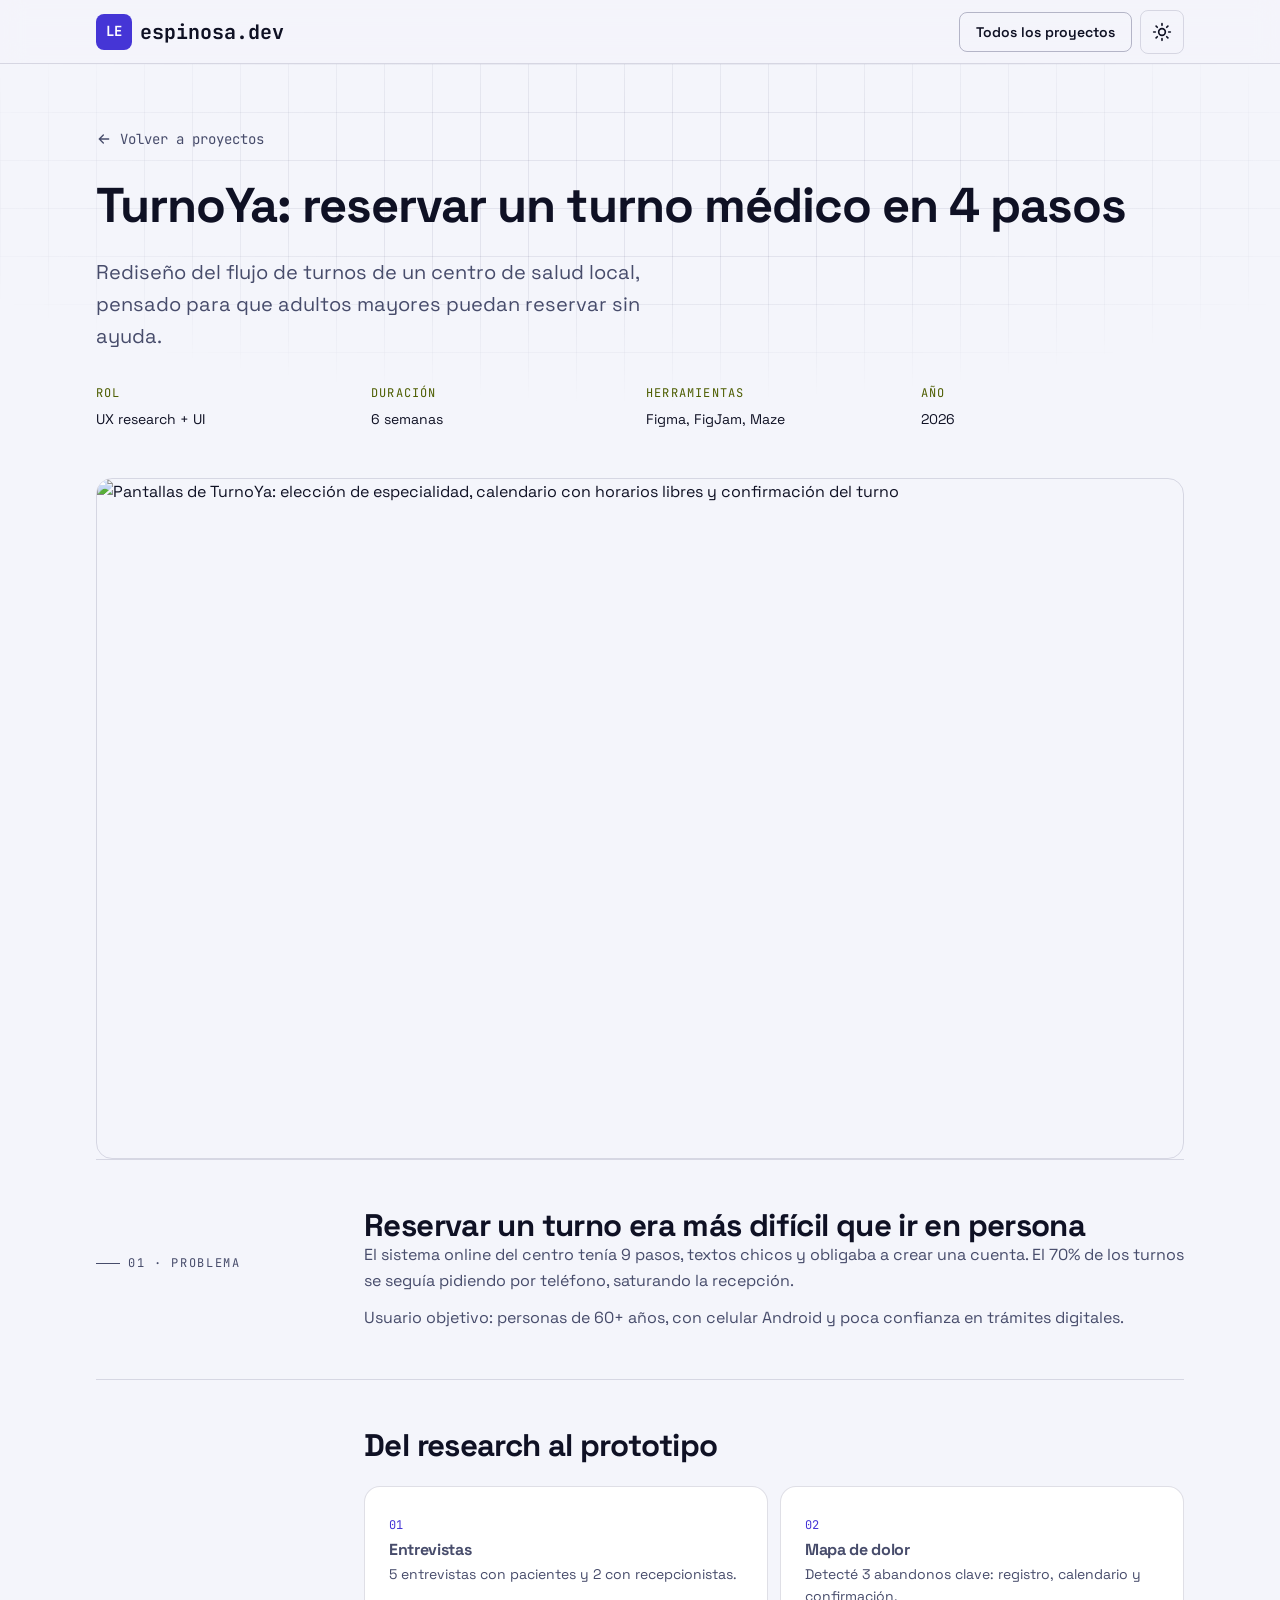
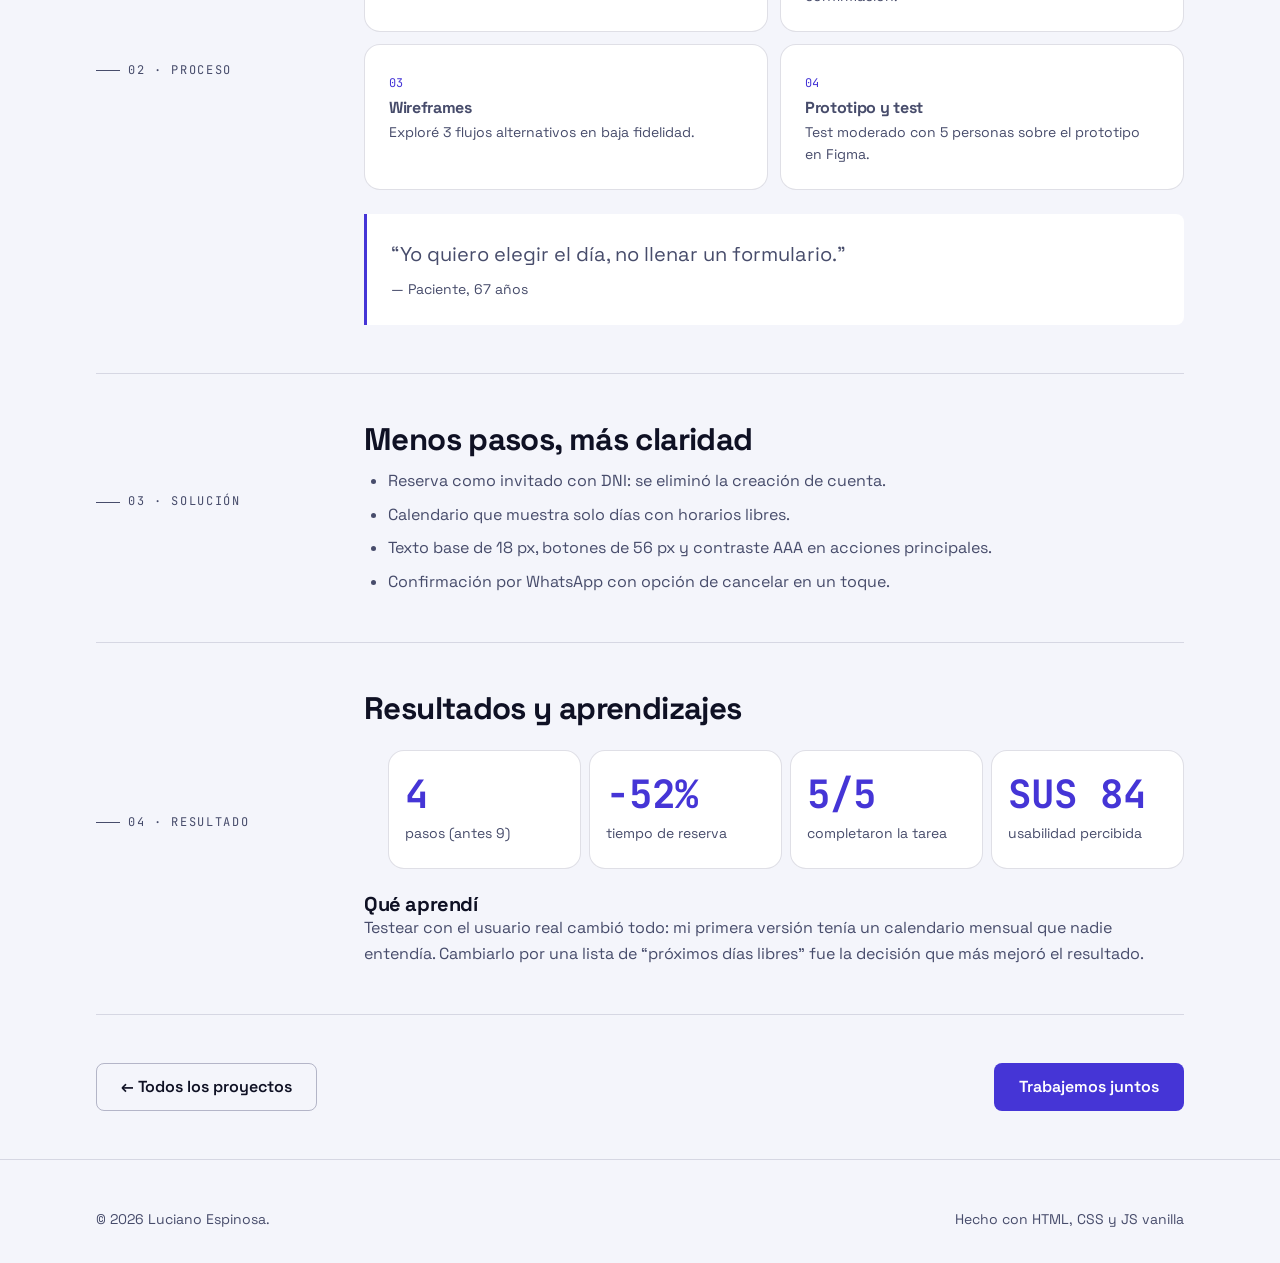
==== caso-estudio.html @ 6fb3dabc "Initial commit" ====
<!doctype html>
<html lang="es">
<head>
  <meta charset="utf-8">
  <meta name="viewport" content="width=device-width, initial-scale=1">
  <title>Caso de estudio: TurnoYa, turnos médicos para adultos mayores — Luciano Espinosa</title>
  <meta name="description" content="Caso de estudio UX/UI: cómo rediseñé la reserva de turnos médicos de un centro de salud, de 9 a 4 pasos, validado con usuarios reales.">
  <meta name="theme-color" content="#0a0b14" media="(prefers-color-scheme: dark)">
  <meta name="theme-color" content="#f4f5fb" media="(prefers-color-scheme: light)">
  <link rel="canonical" href="https://SITIO.netlify.app/caso-estudio.html">
  <meta property="og:type" content="article">
  <meta property="og:locale" content="es_AR">
  <meta property="og:title" content="Caso de estudio: TurnoYa — Luciano Espinosa">
  <meta property="og:description" content="Rediseño del flujo de reserva de turnos: problema, proceso, solución y resultados.">
  <meta property="og:image" content="https://SITIO.netlify.app/img/og-image.png">
  <meta property="og:url" content="https://SITIO.netlify.app/caso-estudio.html">
  <meta name="twitter:card" content="summary_large_image">
  <link rel="icon" href="img/favicon.svg" type="image/svg+xml">
  <link rel="apple-touch-icon" href="img/apple-touch-icon.png">
  <link rel="preconnect" href="https://fonts.googleapis.com">
  <link rel="preconnect" href="https://fonts.gstatic.com" crossorigin>
  <link rel="stylesheet" href="https://fonts.googleapis.com/css2?family=JetBrains+Mono:wght@400;700&family=Space+Grotesk:wght@400;500;600;700&display=swap">
  <link rel="stylesheet" href="css/styles.css">
  <script>
    (function () {
      var t = null;
      try { t = localStorage.getItem("theme"); } catch (e) {}
      if (!t) t = window.matchMedia("(prefers-color-scheme: light)").matches ? "light" : "dark";
      document.documentElement.setAttribute("data-theme", t);
      document.documentElement.classList.add("js");
    })();
  </script>
  <script src="js/main.js" defer></script>
</head>
<body>
  <a class="skip-link" href="#main">Saltar al contenido</a>

  <header class="site-header">
    <div class="container site-header__inner">
      <a class="logo" href="index.html" aria-label="Luciano Espinosa, volver al inicio">
        <span class="logo__mark" aria-hidden="true">LE</span>
        <span>espinosa<span aria-hidden="true">.dev</span></span>
      </a>
      <div class="header-actions">
        <a class="btn btn--ghost btn--sm" href="index.html#proyectos">Todos los proyectos</a>
        <button class="icon-btn theme-toggle" type="button" aria-label="Cambiar a modo claro" data-theme-toggle>
          <svg viewBox="0 0 24 24" fill="none" stroke="currentColor" stroke-width="2" stroke-linecap="round" aria-hidden="true"><circle cx="12" cy="12" r="4"/><path d="M12 2v2M12 20v2M4.93 4.93l1.41 1.41M17.66 17.66l1.41 1.41M2 12h2M20 12h2M4.93 19.07l1.41-1.41M17.66 6.34l1.41-1.41"/></svg>
        </button>
      </div>
    </div>
  </header>

  <main id="main" tabindex="-1">
    <article>
      <header class="case-hero">
        <div class="grid-bg" aria-hidden="true"></div>
        <div class="container">
          <a class="back-link" href="index.html#proyectos">
            <svg viewBox="0 0 24 24" fill="none" stroke="currentColor" stroke-width="2" stroke-linecap="round" aria-hidden="true"><path d="M19 12H5M11 18l-6-6 6-6"/></svg>
            Volver a proyectos
          </a>
          <h1>TurnoYa: reservar un turno médico en 4 pasos</h1>
          <p class="hero__lead">Rediseño del flujo de turnos de un centro de salud local, pensado para que adultos mayores puedan reservar sin ayuda.</p>
          <dl class="case-facts">
            <div><dt>Rol</dt><dd>UX research + UI</dd></div>
            <div><dt>Duración</dt><dd>6 semanas</dd></div>
            <div><dt>Herramientas</dt><dd>Figma, FigJam, Maze</dd></div>
            <div><dt>Año</dt><dd>2026</dd></div>
          </dl>
        </div>
      </header>

      <div class="container">
        <figure class="case-cover">
          <img src="img/proyecto-turnos.svg" width="640" height="400" alt="Pantallas de TurnoYa: elección de especialidad, calendario con horarios libres y confirmación del turno">
        </figure>

        <section class="case-section" aria-labelledby="problema">
          <div class="case-section__grid">
            <p class="eyebrow">01 · Problema</p>
            <div>
              <h2 id="problema">Reservar un turno era más difícil que ir en persona</h2>
              <p>El sistema online del centro tenía 9 pasos, textos chicos y obligaba a crear una cuenta. El 70% de los turnos se seguía pidiendo por teléfono, saturando la recepción.</p>
              <p>Usuario objetivo: personas de 60+ años, con celular Android y poca confianza en trámites digitales.</p>
            </div>
          </div>
        </section>

        <section class="case-section" aria-labelledby="proceso">
          <div class="case-section__grid">
            <p class="eyebrow">02 · Proceso</p>
            <div>
              <h2 id="proceso">Del research al prototipo</h2>
              <ol class="case-steps" role="list">
                <li class="card case-step"><h3>Entrevistas</h3><p>5 entrevistas con pacientes y 2 con recepcionistas.</p></li>
                <li class="card case-step"><h3>Mapa de dolor</h3><p>Detecté 3 abandonos clave: registro, calendario y confirmación.</p></li>
                <li class="card case-step"><h3>Wireframes</h3><p>Exploré 3 flujos alternativos en baja fidelidad.</p></li>
                <li class="card case-step"><h3>Prototipo y test</h3><p>Test moderado con 5 personas sobre el prototipo en Figma.</p></li>
              </ol>
              <blockquote class="case-quote">
                <p>“Yo quiero elegir el día, no llenar un formulario.”</p>
                <footer>— Paciente, 67 años</footer>
              </blockquote>
            </div>
          </div>
        </section>

        <section class="case-section" aria-labelledby="solucion">
          <div class="case-section__grid">
            <p class="eyebrow">03 · Solución</p>
            <div>
              <h2 id="solucion">Menos pasos, más claridad</h2>
              <ul>
                <li>Reserva como invitado con DNI: se eliminó la creación de cuenta.</li>
                <li>Calendario que muestra solo días con horarios libres.</li>
                <li>Texto base de 18 px, botones de 56 px y contraste AAA en acciones principales.</li>
                <li>Confirmación por WhatsApp con opción de cancelar en un toque.</li>
              </ul>
            </div>
          </div>
        </section>

        <section class="case-section" aria-labelledby="resultado">
          <div class="case-section__grid">
            <p class="eyebrow">04 · Resultado</p>
            <div>
              <h2 id="resultado">Resultados y aprendizajes</h2>
              <ul class="metrics__grid" role="list" style="margin-top: var(--space-5);">
                <li class="card metric"><span class="metric__value">4</span><span class="metric__label">pasos (antes 9)</span></li>
                <li class="card metric"><span class="metric__value">-52%</span><span class="metric__label">tiempo de reserva</span></li>
                <li class="card metric"><span class="metric__value">5/5</span><span class="metric__label">completaron la tarea</span></li>
                <li class="card metric"><span class="metric__value">SUS 84</span><span class="metric__label">usabilidad percibida</span></li>
              </ul>
              <h3>Qué aprendí</h3>
              <p>Testear con el usuario real cambió todo: mi primera versión tenía un calendario mensual que nadie entendía. Cambiarlo por una lista de “próximos días libres” fue la decisión que más mejoró el resultado.</p>
            </div>
          </div>
        </section>

        <nav class="case-nav" aria-label="Navegación entre proyectos">
          <a class="btn btn--ghost" href="index.html#proyectos">← Todos los proyectos</a>
          <a class="btn btn--primary" href="index.html#contacto">Trabajemos juntos</a>
        </nav>
      </div>
    </article>
  </main>

  <footer class="site-footer">
    <div class="container footer__bottom" style="margin-top: 0; border-top: 0; padding-top: 0;">
      <p>© <span data-year>2026</span> Luciano Espinosa.</p>
      <p>Hecho con HTML, CSS y JS vanilla</p>
    </div>
  </footer>
</body>
</html>
---- css/styles.css ----
/* ==========================================================================
   Portfolio — Design System "Neon Grid"
   Mobile-first · Breakpoints: 768px (tablet) · 1280px (desktop)
   Paleta, tipografías y espaciados definidos como variables en :root
   ========================================================================== */

/* ---------- 1. Tokens (tema oscuro por defecto) ---------- */
:root {
  /* Color — neutros */
  --bg: #0a0b14;
  --bg-elev: #10122a;
  --surface: #14173a;
  --surface-2: #1c2050;
  --border: rgba(170, 180, 255, 0.16);
  --border-strong: rgba(170, 180, 255, 0.32);
  --text: #eceeff;
  --text-muted: #a8adcf;

  /* Color — marca */
  --primary: #c6ff3d;          /* lima neón: CTA y acentos */
  --on-primary: #0a0b14;
  --primary-hover: #d8ff7a;
  --secondary: #9d90ff;        /* violeta eléctrico */
  --secondary-soft: rgba(157, 144, 255, 0.14);
  --glow: rgba(198, 255, 61, 0.35);

  /* Color — estados */
  --success: #3dffb0;
  --warning: #ffc83d;
  --error: #ff6b86;
  --focus: #9d90ff;

  /* Tipografía (máx. 2 familias) */
  --font-sans: "Space Grotesk", system-ui, -apple-system, "Segoe UI", sans-serif;
  --font-mono: "JetBrains Mono", ui-monospace, "Cascadia Code", monospace;

  /* Escala tipográfica 1.25 (Major Third) — base 16px */
  --fs-xs: 0.75rem;   /* 12 */
  --fs-sm: 0.875rem;  /* 14 */
  --fs-md: 1rem;      /* 16 */
  --fs-lg: 1.25rem;   /* 20 */
  --fs-xl: 1.5625rem; /* 25 */
  --fs-2xl: 1.953rem; /* 31 */
  --fs-3xl: 2.441rem; /* 39 */
  --fs-4xl: 3.052rem; /* 49 */
  --fs-5xl: 3.815rem; /* 61 */

  /* Espaciado — múltiplos de 4 */
  --space-1: 0.25rem;  /* 4 */
  --space-2: 0.5rem;   /* 8 */
  --space-3: 0.75rem;  /* 12 */
  --space-4: 1rem;     /* 16 */
  --space-5: 1.5rem;   /* 24 */
  --space-6: 2rem;     /* 32 */
  --space-7: 3rem;     /* 48 */
  --space-8: 4rem;     /* 64 */
  --space-9: 6rem;     /* 96 */

  /* Forma y movimiento */
  --radius-sm: 4px;
  --radius-md: 8px;
  --radius-lg: 16px;
  --radius-pill: 999px;
  --shadow-card: 0 8px 32px rgba(0, 0, 0, 0.35);
  --ease: cubic-bezier(0.2, 0.8, 0.2, 1);
  --dur: 240ms;

  /* Layout */
  --container: 72rem;      /* 1152px */
  --gutter: var(--space-4);
  --header-h: 4rem;

  color-scheme: dark;
}

/* ---------- Tema claro (toggle + preferencia del sistema) ---------- */
:root[data-theme="light"] {
  --bg: #f4f5fb;
  --bg-elev: #eceefa;
  --surface: #ffffff;
  --surface-2: #e6e8f8;
  --border: rgba(30, 34, 80, 0.14);
  --border-strong: rgba(30, 34, 80, 0.3);
  --text: #0f1124;
  --text-muted: #474c6b;
  --primary: #4535d6;
  --on-primary: #ffffff;
  --primary-hover: #3626c0;
  --secondary: #4d5d00;
  --secondary-soft: rgba(69, 53, 214, 0.1);
  --glow: rgba(69, 53, 214, 0.25);
  --success: #00704a;
  --warning: #8a5a00;
  --error: #b3123a;
  --focus: #4535d6;
  --shadow-card: 0 8px 24px rgba(20, 24, 70, 0.08);
  color-scheme: light;
}

/* ---------- 2. Reset y base ---------- */
*,
*::before,
*::after { box-sizing: border-box; }

html {
  scroll-behavior: smooth;
  -webkit-text-size-adjust: 100%;
}

body {
  margin: 0;
  background: var(--bg);
  color: var(--text);
  font-family: var(--font-sans);
  font-size: var(--fs-md);
  line-height: 1.6;
  overflow-x: hidden;
  -webkit-font-smoothing: antialiased;
}

img, svg { display: block; max-width: 100%; height: auto; }

h1, h2, h3, p, ul, ol, figure { margin: 0; }
ul[role="list"], ol[role="list"] { list-style: none; padding: 0; }

h1, h2, h3 { line-height: 1.1; letter-spacing: -0.02em; font-weight: 700; }

a { color: inherit; text-decoration-color: var(--secondary); text-underline-offset: 3px; }

/* scroll-margin para que el header fijo no tape los títulos */
section[id], [id].anchor { scroll-margin-top: calc(var(--header-h) + var(--space-4)); }

::selection { background: var(--primary); color: var(--on-primary); }

/* Foco visible global */
:focus-visible {
  outline: 2px solid var(--focus);
  outline-offset: 3px;
  border-radius: var(--radius-sm);
}

.visually-hidden {
  position: absolute !important;
  width: 1px; height: 1px;
  padding: 0; margin: -1px;
  overflow: hidden; clip: rect(0 0 0 0);
  white-space: nowrap; border: 0;
}

/* Link "Saltar al contenido" */
.skip-link {
  position: absolute;
  left: var(--space-4);
  top: -100px;
  z-index: 100;
  padding: var(--space-3) var(--space-4);
  background: var(--primary);
  color: var(--on-primary);
  font-weight: 700;
  border-radius: var(--radius-md);
  text-decoration: none;
  transition: top var(--dur) var(--ease);
}
.skip-link:focus { top: var(--space-3); }

/* ---------- 3. Layout ---------- */
.container {
  width: 100%;
  max-width: var(--container);
  margin-inline: auto;
  padding-inline: var(--gutter);
}

.section { padding-block: var(--space-8); position: relative; }

.section__head { margin-bottom: var(--space-6); max-width: 40rem; }

.eyebrow {
  display: inline-flex;
  align-items: center;
  gap: var(--space-2);
  font-family: var(--font-mono);
  font-size: var(--fs-xs);
  text-transform: uppercase;
  letter-spacing: 0.14em;
  color: var(--secondary);
  margin-bottom: var(--space-3);
}
.eyebrow::before {
  content: "";
  width: 24px; height: 1px;
  background: currentColor;
}

.section__title { font-size: var(--fs-2xl); }
.section__lead { margin-top: var(--space-3); color: var(--text-muted); }

/* Fondo de grilla decorativa */
.grid-bg {
  position: absolute;
  inset: 0;
  pointer-events: none;
  background-image:
    linear-gradient(var(--border) 1px, transparent 1px),
    linear-gradient(90deg, var(--border) 1px, transparent 1px);
  background-size: 48px 48px;
  mask-image: radial-gradient(ellipse 80% 70% at 50% 30%, #000 30%, transparent 75%);
  -webkit-mask-image: radial-gradient(ellipse 80% 70% at 50% 30%, #000 30%, transparent 75%);
  opacity: 0.6;
}

/* ---------- 4. Componentes ---------- */

/* Botón — 4 estados: default, hover, focus-visible, active (+ disabled) */
.btn {
  display: inline-flex;
  align-items: center;
  justify-content: center;
  gap: var(--space-2);
  min-height: 48px;
  padding: var(--space-3) var(--space-5);
  border-radius: var(--radius-md);
  border: 1px solid transparent;
  font: 600 var(--fs-md) / 1 var(--font-sans);
  text-decoration: none;
  cursor: pointer;
  transition: transform var(--dur) var(--ease), background-color var(--dur) var(--ease),
    box-shadow var(--dur) var(--ease), border-color var(--dur) var(--ease), color var(--dur) var(--ease);
}
.btn svg { width: 18px; height: 18px; flex-shrink: 0; }

.btn--primary { background: var(--primary); color: var(--on-primary); }
.btn--primary:hover { background: var(--primary-hover); box-shadow: 0 0 0 4px var(--glow); transform: translateY(-2px); }
.btn--primary:active { transform: translateY(0) scale(0.98); box-shadow: none; }

.btn--ghost { background: transparent; color: var(--text); border-color: var(--border-strong); }
.btn--ghost:hover { border-color: var(--primary); color: var(--primary); transform: translateY(-2px); }
.btn--ghost:active { transform: translateY(0) scale(0.98); background: var(--secondary-soft); }

.btn:focus-visible { outline: 2px solid var(--focus); outline-offset: 3px; }
.btn[disabled], .btn[aria-disabled="true"] { opacity: 0.45; pointer-events: none; }

.btn--sm { min-height: 40px; padding: var(--space-2) var(--space-4); font-size: var(--fs-sm); }

/* Icon button */
.icon-btn {
  display: inline-grid;
  place-items: center;
  width: 44px; height: 44px;
  border-radius: var(--radius-md);
  border: 1px solid var(--border);
  background: transparent;
  color: var(--text);
  cursor: pointer;
  transition: border-color var(--dur) var(--ease), color var(--dur) var(--ease), transform var(--dur) var(--ease);
}
.icon-btn svg { width: 20px; height: 20px; }
.icon-btn:hover { border-color: var(--primary); color: var(--primary); }
.icon-btn:active { transform: scale(0.94); }

/* Tag / chip */
.tags { display: flex; flex-wrap: wrap; gap: var(--space-2); }
.tag {
  display: inline-flex;
  align-items: center;
  padding: var(--space-1) var(--space-3);
  border-radius: var(--radius-pill);
  border: 1px solid var(--border);
  background: var(--secondary-soft);
  font-family: var(--font-mono);
  font-size: var(--fs-xs);
  color: var(--text);
  white-space: nowrap;
}

/* Card base */
.card {
  position: relative;
  background: var(--surface);
  border: 1px solid var(--border);
  border-radius: var(--radius-lg);
  padding: var(--space-5);
  transition: transform var(--dur) var(--ease), border-color var(--dur) var(--ease), box-shadow var(--dur) var(--ease);
}

/* ---------- 5. Header ---------- */
.site-header {
  position: sticky;
  top: 0;
  z-index: 50;
  height: var(--header-h);
  background: color-mix(in srgb, var(--bg) 82%, transparent);
  backdrop-filter: blur(12px);
  -webkit-backdrop-filter: blur(12px);
  border-bottom: 1px solid var(--border);
}
.site-header__inner {
  height: 100%;
  display: flex;
  align-items: center;
  justify-content: space-between;
  gap: var(--space-4);
}

.logo {
  display: inline-flex;
  align-items: center;
  gap: var(--space-2);
  font-family: var(--font-mono);
  font-weight: 700;
  font-size: var(--fs-lg);
  text-decoration: none;
  color: var(--text);
}
.logo__mark {
  display: grid;
  place-items: center;
  width: 36px; height: 36px;
  border-radius: var(--radius-md);
  background: var(--primary);
  color: var(--on-primary);
  font-size: var(--fs-sm);
}
.logo:hover .logo__mark { box-shadow: 0 0 0 4px var(--glow); }

.header-actions { display: flex; align-items: center; gap: var(--space-2); }

/* Menú mobile */
.nav-toggle { display: inline-grid; }
.nav-toggle .icon-close { display: none; }
.nav-toggle[aria-expanded="true"] .icon-open { display: none; }
.nav-toggle[aria-expanded="true"] .icon-close { display: block; }

.site-nav {
  position: fixed;
  inset: var(--header-h) 0 auto 0;
  background: var(--bg);
  border-bottom: 1px solid var(--border);
  padding: var(--space-4) var(--gutter) var(--space-6);
  transform: translateY(-8px);
  opacity: 0;
  visibility: hidden;
  transition: opacity var(--dur) var(--ease), transform var(--dur) var(--ease), visibility var(--dur);
}
.site-nav.is-open { opacity: 1; transform: none; visibility: visible; }

.nav-list { display: flex; flex-direction: column; gap: var(--space-1); }
.nav-link {
  display: block;
  padding: var(--space-3) var(--space-2);
  font-size: var(--fs-lg);
  text-decoration: none;
  color: var(--text-muted);
  border-radius: var(--radius-sm);
  transition: color var(--dur) var(--ease);
}
.nav-link:hover, .nav-link.is-active { color: var(--text); }
.nav-link:active { color: var(--primary); }
.nav-link .nav-num { font-family: var(--font-mono); font-size: var(--fs-xs); color: var(--secondary); margin-right: var(--space-2); }

.nav-cta { margin-top: var(--space-4); width: 100%; }
.header-github { display: none; }

/* ---------- 6. Hero ---------- */
.hero { padding-block: var(--space-8) var(--space-8); overflow: hidden; }
.hero__inner { position: relative; display: grid; gap: var(--space-6); }

.badge {
  display: inline-flex;
  align-items: center;
  gap: var(--space-2);
  padding: var(--space-2) var(--space-3);
  border: 1px solid var(--border-strong);
  border-radius: var(--radius-pill);
  font-family: var(--font-mono);
  font-size: var(--fs-xs);
  background: var(--bg-elev);
  width: fit-content;
}
.badge__dot {
  width: 8px; height: 8px;
  border-radius: 50%;
  background: var(--success);
  box-shadow: 0 0 0 0 var(--success);
  animation: pulse 2s infinite;
}
@keyframes pulse {
  0% { box-shadow: 0 0 0 0 color-mix(in srgb, var(--success) 60%, transparent); }
  70% { box-shadow: 0 0 0 8px transparent; }
  100% { box-shadow: 0 0 0 0 transparent; }
}

.hero__title {
  font-size: clamp(var(--fs-3xl), 10vw, var(--fs-5xl));
  margin-top: var(--space-5);
}
.hero__title .accent {
  display: block;
  color: var(--primary);
  font-weight: 500;
  font-size: 0.55em;
  letter-spacing: -0.01em;
  margin-top: var(--space-3);
}
.hero__lead {
  margin-top: var(--space-5);
  font-size: var(--fs-lg);
  color: var(--text-muted);
  max-width: 36rem;
}
.hero__ctas { display: flex; flex-wrap: wrap; gap: var(--space-3); margin-top: var(--space-6); }
.hero__meta {
  display: flex;
  flex-wrap: wrap;
  gap: var(--space-2) var(--space-5);
  margin-top: var(--space-6);
  font-family: var(--font-mono);
  font-size: var(--fs-sm);
  color: var(--text-muted);
}
.hero__meta span { display: inline-flex; align-items: center; gap: var(--space-2); }
.hero__meta svg { width: 16px; height: 16px; color: var(--secondary); }

/* Visual HUD del hero (decorativo) */
.hero__visual { display: none; }

/* ---------- 7. Métricas ---------- */
.metrics { padding-block: 0 var(--space-8); }
.metrics__grid { display: grid; grid-template-columns: repeat(2, 1fr); gap: var(--space-3); }
.metric { padding: var(--space-5) var(--space-4); }
.metric__value {
  display: block;
  font-family: var(--font-mono);
  font-size: var(--fs-3xl);
  font-weight: 700;
  line-height: 1;
  color: var(--primary);
}
.metric__label { display: block; margin-top: var(--space-2); font-size: var(--fs-sm); color: var(--text-muted); }

/* ---------- 8. Skills ---------- */
.skills__grid { display: grid; gap: var(--space-4); }
.skill-card__icon {
  display: grid;
  place-items: center;
  width: 44px; height: 44px;
  border-radius: var(--radius-md);
  background: var(--secondary-soft);
  color: var(--secondary);
  margin-bottom: var(--space-4);
}
.skill-card__icon svg { width: 22px; height: 22px; }
.skill-card h3 { font-size: var(--fs-lg); }
.skill-card p { margin: var(--space-2) 0 var(--space-4); color: var(--text-muted); font-size: var(--fs-sm); }
.skill-card:hover { border-color: var(--border-strong); }

/* ---------- 9. Proyectos ---------- */
.projects__grid { display: grid; gap: var(--space-5); }

.project-card { padding: 0; overflow: hidden; display: flex; flex-direction: column; }
.project-card:hover,
.project-card:focus-within {
  transform: translateY(-4px);
  border-color: var(--primary);
  box-shadow: var(--shadow-card), 0 0 0 1px var(--primary);
}
.project-card__media {
  aspect-ratio: 16 / 10;
  background: var(--surface-2);
  border-bottom: 1px solid var(--border);
  overflow: hidden;
}
.project-card__media img {
  width: 100%; height: 100%;
  object-fit: cover;
  transition: transform 600ms var(--ease);
}
.project-card:hover .project-card__media img { transform: scale(1.04); }

.project-card__body { padding: var(--space-5); display: flex; flex-direction: column; gap: var(--space-3); flex: 1; }
.project-card__meta {
  display: flex;
  justify-content: space-between;
  font-family: var(--font-mono);
  font-size: var(--fs-xs);
  color: var(--secondary);
  text-transform: uppercase;
  letter-spacing: 0.1em;
}
.project-card h3 { font-size: var(--fs-xl); }
.project-card p { color: var(--text-muted); font-size: var(--fs-sm); }
.project-card__result {
  border-left: 2px solid var(--primary);
  padding-left: var(--space-3);
  color: var(--text) !important;
}
.project-card__result strong { color: var(--primary); font-weight: 600; }

/* Link que hace clickeable toda la tarjeta */
.project-card__link {
  display: inline-flex;
  align-items: center;
  gap: var(--space-2);
  margin-top: auto;
  padding-top: var(--space-3);
  font-weight: 600;
  color: var(--primary);
  text-decoration: none;
}
.project-card__link::after { content: ""; position: absolute; inset: 0; border-radius: inherit; }
.project-card__link svg { width: 18px; height: 18px; transition: transform var(--dur) var(--ease); }
.project-card:hover .project-card__link svg { transform: translateX(4px); }
.project-card__link:focus-visible { outline: none; }
.project-card:has(.project-card__link:focus-visible) { outline: 2px solid var(--focus); outline-offset: 4px; }
.project-card__link:active { opacity: 0.8; }

/* ---------- 10. Timeline ---------- */
.timeline { position: relative; display: grid; gap: var(--space-6); padding-left: var(--space-6); }
.timeline::before {
  content: "";
  position: absolute;
  left: 7px; top: 8px; bottom: 8px;
  width: 2px;
  background: linear-gradient(var(--primary), var(--secondary), transparent);
}
.timeline__item { position: relative; }
.timeline__item::before {
  content: "";
  position: absolute;
  left: calc(-1 * var(--space-6) + 1px);
  top: 6px;
  width: 14px; height: 14px;
  border-radius: 50%;
  background: var(--bg);
  border: 2px solid var(--primary);
  box-shadow: 0 0 12px var(--glow);
}
.timeline__period { font-family: var(--font-mono); font-size: var(--fs-xs); color: var(--secondary); letter-spacing: 0.08em; }
.timeline__item h3 { font-size: var(--fs-lg); margin-top: var(--space-1); }
.timeline__org { color: var(--text-muted); font-size: var(--fs-sm); }
.timeline__item ul { margin-top: var(--space-3); padding-left: var(--space-5); color: var(--text-muted); font-size: var(--fs-sm); display: grid; gap: var(--space-1); }
.timeline__item li::marker { color: var(--primary); }

/* ---------- 11. Sobre mí ---------- */
.about__grid { display: grid; gap: var(--space-6); }
.about__portrait {
  position: relative;
  max-width: 320px;
  border-radius: var(--radius-lg);
  overflow: hidden;
  border: 1px solid var(--border-strong);
  background: var(--surface-2);
}
.about__portrait img { width: 100%; height: auto; aspect-ratio: 4 / 5; object-fit: cover; }
.about__portrait::after {
  content: "";
  position: absolute; inset: 0;
  background: linear-gradient(180deg, transparent 60%, color-mix(in srgb, var(--secondary) 30%, transparent));
  pointer-events: none;
}
.about__text p + p { margin-top: var(--space-4); }
.about__text p { color: var(--text-muted); }
.principles { display: grid; gap: var(--space-3); margin-top: var(--space-6); }
.principle { padding: var(--space-4) var(--space-5); }
.principle__num { font-family: var(--font-mono); font-size: var(--fs-xs); color: var(--primary); }
.principle h3 { font-size: var(--fs-md); margin-top: var(--space-1); }
.principle p { font-size: var(--fs-sm); color: var(--text-muted); margin-top: var(--space-1); }

/* ---------- 12. Contacto ---------- */
.contact__box {
  position: relative;
  overflow: hidden;
  padding: var(--space-6) var(--space-5);
  border-radius: var(--radius-lg);
  border: 1px solid var(--border-strong);
  background:
    radial-gradient(120% 120% at 100% 0%, var(--secondary-soft), transparent 60%),
    var(--surface);
  display: grid;
  gap: var(--space-6);
}
.contact__title { font-size: var(--fs-3xl); }
.contact__title span { color: var(--primary); }
.contact__mail {
  display: inline-block;
  margin-top: var(--space-5);
  font-family: var(--font-mono);
  font-size: var(--fs-md);
  word-break: break-all;
  color: var(--text);
}
.contact__mail:hover { color: var(--primary); }
.socials { display: flex; flex-wrap: wrap; gap: var(--space-2); margin-top: var(--space-5); }

/* Formulario / input — estados */
.form { display: grid; gap: var(--space-4); }
.field { display: grid; gap: var(--space-2); }
.field label { font-size: var(--fs-sm); font-weight: 500; }
.input {
  width: 100%;
  min-height: 48px;
  padding: var(--space-3) var(--space-4);
  border-radius: var(--radius-md);
  border: 1px solid var(--border-strong);
  background: var(--bg);
  color: var(--text);
  font: var(--fs-md) / 1.4 var(--font-sans);
  transition: border-color var(--dur) var(--ease), box-shadow var(--dur) var(--ease);
}
textarea.input { min-height: 120px; resize: vertical; }
.input::placeholder { color: var(--text-muted); opacity: 0.8; }
.input:hover { border-color: var(--secondary); }
.input:focus-visible { outline: none; border-color: var(--primary); box-shadow: 0 0 0 3px var(--glow); }
.input:user-invalid { border-color: var(--error); }
.form__hint { font-size: var(--fs-xs); color: var(--text-muted); }
.hidden-field { display: none; }

/* ---------- 13. Footer ---------- */
.site-footer { border-top: 1px solid var(--border); padding-block: var(--space-7) var(--space-6); font-size: var(--fs-sm); color: var(--text-muted); }
.footer__grid { display: grid; gap: var(--space-6); }
.footer__nav ul, .footer__social ul { display: flex; flex-wrap: wrap; gap: var(--space-2) var(--space-4); }
.footer__nav a, .footer__social a { text-decoration: none; color: var(--text-muted); }
.footer__nav a:hover, .footer__social a:hover { color: var(--primary); }
.footer__heading { font-family: var(--font-mono); font-size: var(--fs-xs); text-transform: uppercase; letter-spacing: 0.12em; color: var(--text); margin-bottom: var(--space-3); }
.footer__bottom { margin-top: var(--space-6); padding-top: var(--space-5); border-top: 1px solid var(--border); display: flex; flex-wrap: wrap; gap: var(--space-2); justify-content: space-between; }

/* ---------- 14. Caso de estudio ---------- */
.case-hero { padding-block: var(--space-8) var(--space-6); position: relative; overflow: hidden; }
.back-link { display: inline-flex; align-items: center; gap: var(--space-2); font-family: var(--font-mono); font-size: var(--fs-sm); color: var(--text-muted); text-decoration: none; }
.back-link:hover { color: var(--primary); }
.back-link svg { width: 16px; height: 16px; }
.case-hero h1 { font-size: clamp(var(--fs-2xl), 8vw, var(--fs-4xl)); margin-top: var(--space-5); position: relative; }
.case-hero .hero__lead { position: relative; }
.case-facts { display: grid; grid-template-columns: repeat(2, 1fr); gap: var(--space-3); margin-top: var(--space-6); position: relative; }
.case-facts dt { font-family: var(--font-mono); font-size: var(--fs-xs); color: var(--secondary); text-transform: uppercase; letter-spacing: 0.1em; }
.case-facts dd { margin: var(--space-1) 0 0; font-size: var(--fs-sm); }
.case-cover { border-radius: var(--radius-lg); overflow: hidden; border: 1px solid var(--border); }
.case-cover img { width: 100%; height: auto; }
.case-section { padding-block: var(--space-7); border-top: 1px solid var(--border); }
.case-section__grid { display: grid; gap: var(--space-5); }
.case-section h2 { font-size: var(--fs-2xl); }
.case-section h3 { font-size: var(--fs-lg); margin-top: var(--space-5); }
.case-section p, .case-section li { color: var(--text-muted); }
.case-section p + p { margin-top: var(--space-3); }
.case-section ul { padding-left: var(--space-5); display: grid; gap: var(--space-2); margin-top: var(--space-3); }
.case-steps { display: grid; gap: var(--space-3); margin-top: var(--space-5); counter-reset: step; }
.case-step { counter-increment: step; }
.case-step::before { content: "0" counter(step); font-family: var(--font-mono); font-size: var(--fs-xs); color: var(--primary); }
.case-step h3 { margin-top: var(--space-1); font-size: var(--fs-md); }
.case-step p { font-size: var(--fs-sm); margin-top: var(--space-1); }
.case-quote { margin: var(--space-5) 0 0; padding: var(--space-5); border-left: 3px solid var(--primary); background: var(--surface); border-radius: 0 var(--radius-md) var(--radius-md) 0; font-size: var(--fs-lg); }
.case-quote footer { margin-top: var(--space-2); font-size: var(--fs-sm); color: var(--text-muted); }
.case-nav { display: flex; flex-wrap: wrap; gap: var(--space-3); justify-content: space-between; padding-block: var(--space-7); border-top: 1px solid var(--border); }

/* ---------- 15. 404 ---------- */
.error-page { min-height: calc(100vh - var(--header-h)); display: grid; place-items: center; text-align: center; position: relative; overflow: hidden; padding-block: var(--space-8); }
.error-page__code { font-family: var(--font-mono); font-size: clamp(5rem, 25vw, 10rem); font-weight: 700; line-height: 1; color: var(--primary); text-shadow: 0 0 32px var(--glow); }
.error-page h1 { font-size: var(--fs-2xl); margin-top: var(--space-4); }
.error-page p { color: var(--text-muted); margin-top: var(--space-3); }
.error-page .hero__ctas { justify-content: center; }

/* ---------- 16. Microinteracción: aparición al hacer scroll ---------- */
.js .reveal { opacity: 0; transform: translateY(16px); transition: opacity 600ms var(--ease), transform 600ms var(--ease); }
.js .reveal.is-visible { opacity: 1; transform: none; }

/* ==========================================================================
   Breakpoint 768px — tablet
   ========================================================================== */
@media (min-width: 768px) {
  :root { --gutter: var(--space-6); }

  .section { padding-block: var(--space-9); }
  .section__title { font-size: var(--fs-3xl); }

  .metrics__grid { grid-template-columns: repeat(4, 1fr); gap: var(--space-4); }
  .skills__grid { grid-template-columns: repeat(2, 1fr); }
  .projects__grid { grid-template-columns: repeat(2, 1fr); }
  .principles { grid-template-columns: repeat(3, 1fr); }

  .about__grid { grid-template-columns: 280px 1fr; align-items: start; }

  .contact__box { padding: var(--space-7); }
  .contact__title { font-size: var(--fs-4xl); }

  .footer__grid { grid-template-columns: 2fr 1fr 1fr; }

  .case-facts { grid-template-columns: repeat(4, 1fr); }
  .case-section__grid { grid-template-columns: 220px 1fr; gap: var(--space-7); }
  .case-steps { grid-template-columns: repeat(2, 1fr); }

  .timeline { grid-template-columns: 1fr; }
}

/* ==========================================================================
   Breakpoint 1024px — navegación desktop
   ========================================================================== */
@media (min-width: 1024px) {
  .nav-toggle { display: none; }

  .site-nav {
    position: static;
    padding: 0;
    background: none;
    border: 0;
    transform: none;
    opacity: 1;
    visibility: visible;
    transition: none;
  }
  .nav-list { flex-direction: row; gap: var(--space-1); }
  .nav-link { font-size: var(--fs-sm); padding: var(--space-2) var(--space-3); position: relative; }
  .nav-link .nav-num { display: none; }
  .nav-link::after {
    content: "";
    position: absolute;
    left: var(--space-3); right: var(--space-3); bottom: 2px;
    height: 2px;
    background: var(--primary);
    transform: scaleX(0);
    transform-origin: left;
    transition: transform var(--dur) var(--ease);
  }
  .nav-link:hover::after, .nav-link.is-active::after { transform: scaleX(1); }
  .nav-cta { display: none; }
  .header-github { display: inline-grid; }
}

/* ==========================================================================
   Breakpoint 1280px — desktop
   ========================================================================== */
@media (min-width: 1280px) {
  .hero { padding-block: var(--space-9); }
  .hero__inner { grid-template-columns: 1.3fr 1fr; align-items: center; gap: var(--space-8); }
  .hero__visual { display: block; }

  .skills__grid { grid-template-columns: repeat(4, 1fr); }
  .projects__grid { grid-template-columns: repeat(3, 1fr); }

  .about__grid { grid-template-columns: 360px 1fr; gap: var(--space-8); }
  .about__portrait { max-width: none; }

  .contact__box { grid-template-columns: 1fr 1fr; align-items: start; padding: var(--space-8); }

  .timeline { grid-template-columns: repeat(2, 1fr); column-gap: var(--space-8); }
}

/* ---------- Accesibilidad: reducir movimiento ---------- */
@media (prefers-reduced-motion: reduce) {
  html { scroll-behavior: auto; }
  *, *::before, *::after {
    animation-duration: 0.01ms !important;
    animation-iteration-count: 1 !important;
    transition-duration: 0.01ms !important;
  }
  .js .reveal { opacity: 1; transform: none; }
}
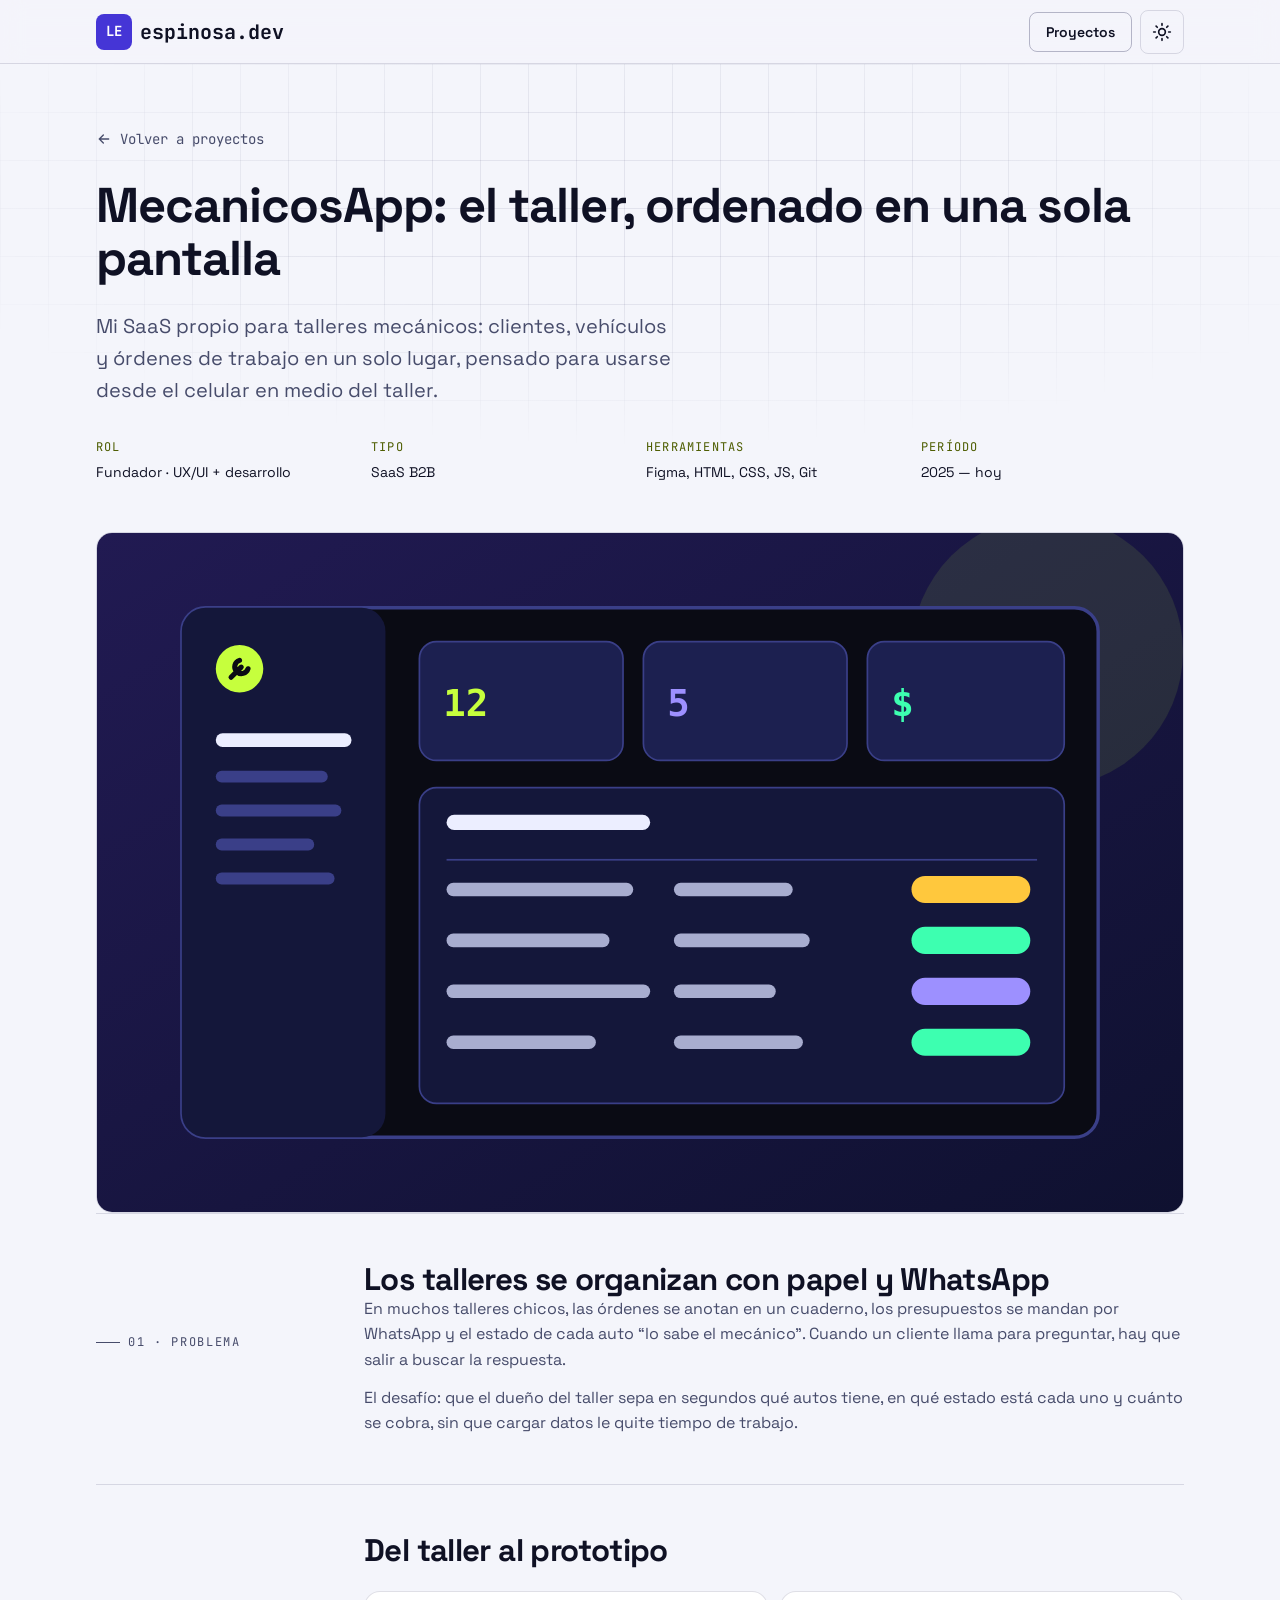
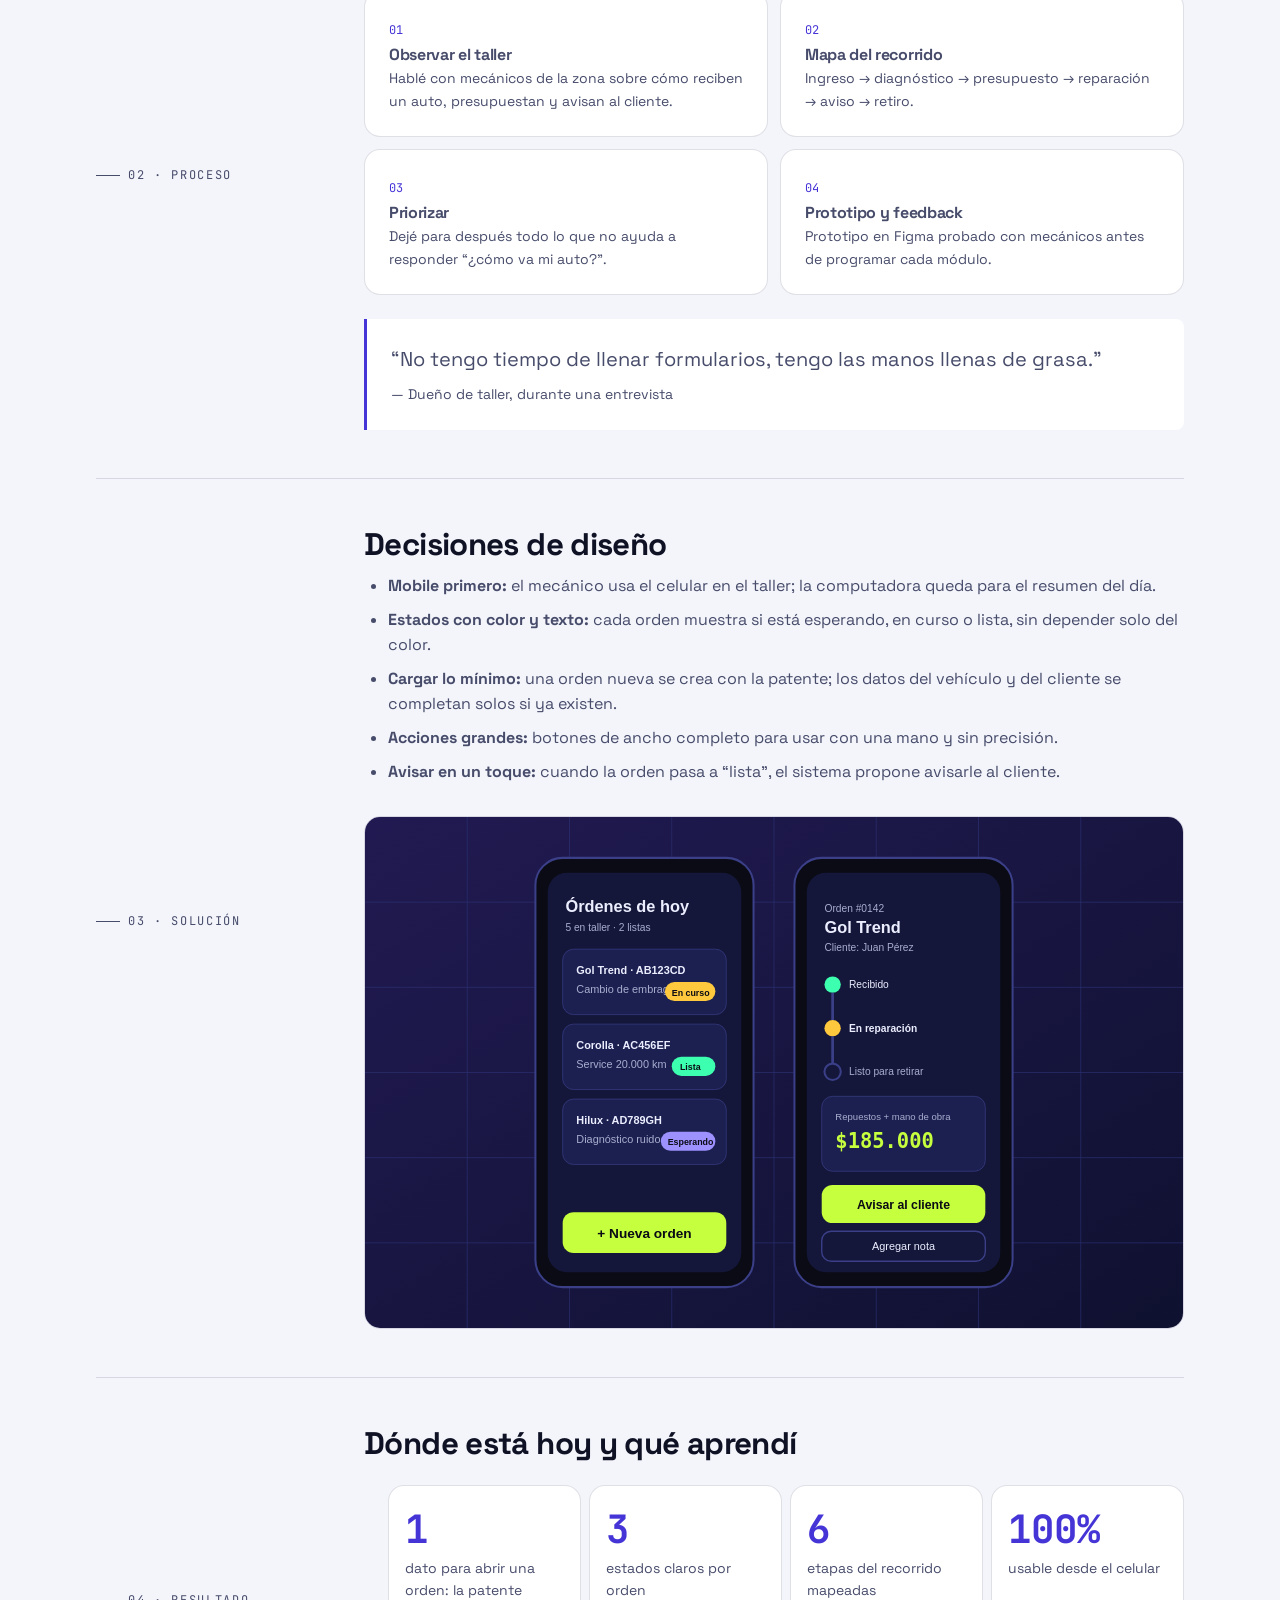
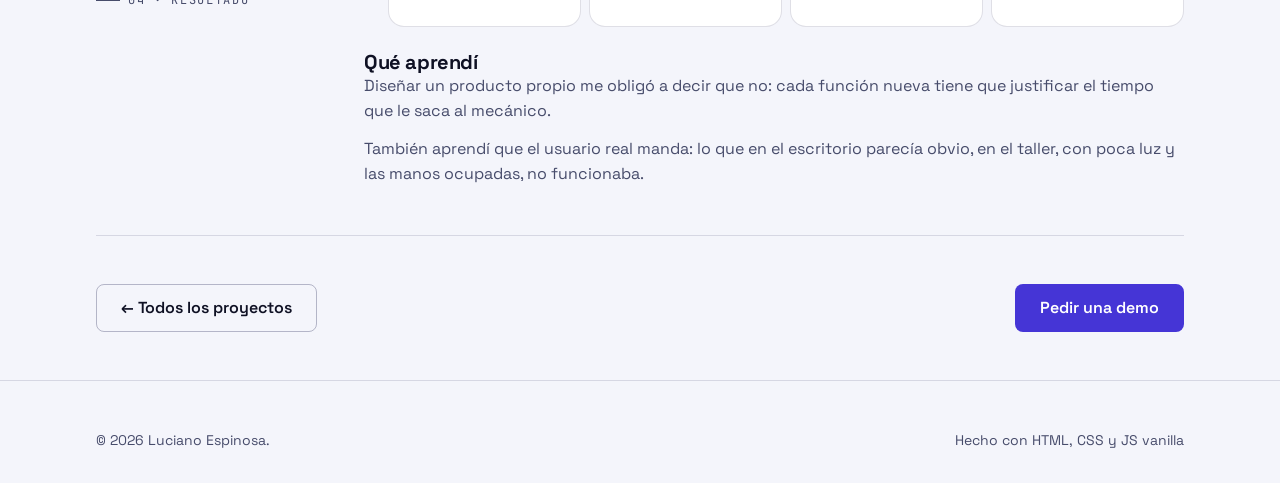
==== commit cbcca5fc: "Reescribir caso de estudio con MecanicosApp y mockup mobile" ====
--- a/caso-estudio.html
+++ b/caso-estudio.html
@@ -3,15 +3,15 @@
 <head>
   <meta charset="utf-8">
   <meta name="viewport" content="width=device-width, initial-scale=1">
-  <title>Caso de estudio: TurnoYa, turnos médicos para adultos mayores — Luciano Espinosa</title>
-  <meta name="description" content="Caso de estudio UX/UI: cómo rediseñé la reserva de turnos médicos de un centro de salud, de 9 a 4 pasos, validado con usuarios reales.">
+  <title>Caso de estudio: MecanicosApp, gestión para talleres mecánicos — Luciano Espinosa</title>
+  <meta name="description" content="Caso de estudio UX/UI de MecanicosApp, el SaaS que diseño y desarrollo para que los talleres mecánicos gestionen órdenes, clientes y vehículos.">
   <meta name="theme-color" content="#0a0b14" media="(prefers-color-scheme: dark)">
   <meta name="theme-color" content="#f4f5fb" media="(prefers-color-scheme: light)">
   <link rel="canonical" href="https://SITIO.netlify.app/caso-estudio.html">
   <meta property="og:type" content="article">
   <meta property="og:locale" content="es_AR">
-  <meta property="og:title" content="Caso de estudio: TurnoYa — Luciano Espinosa">
-  <meta property="og:description" content="Rediseño del flujo de reserva de turnos: problema, proceso, solución y resultados.">
+  <meta property="og:title" content="Caso de estudio: MecanicosApp — Luciano Espinosa">
+  <meta property="og:description" content="Un SaaS para talleres mecánicos: problema, proceso, solución y resultado.">
   <meta property="og:image" content="https://SITIO.netlify.app/img/og-image.png">
   <meta property="og:url" content="https://SITIO.netlify.app/caso-estudio.html">
   <meta name="twitter:card" content="summary_large_image">
@@ -42,7 +42,7 @@
         <span>espinosa<span aria-hidden="true">.dev</span></span>
       </a>
       <div class="header-actions">
-        <a class="btn btn--ghost btn--sm" href="index.html#proyectos">Todos los proyectos</a>
+        <a class="btn btn--ghost btn--sm" href="index.html#proyectos">Proyectos</a>
         <button class="icon-btn theme-toggle" type="button" aria-label="Cambiar a modo claro" data-theme-toggle>
           <svg viewBox="0 0 24 24" fill="none" stroke="currentColor" stroke-width="2" stroke-linecap="round" aria-hidden="true"><circle cx="12" cy="12" r="4"/><path d="M12 2v2M12 20v2M4.93 4.93l1.41 1.41M17.66 17.66l1.41 1.41M2 12h2M20 12h2M4.93 19.07l1.41-1.41M17.66 6.34l1.41-1.41"/></svg>
         </button>
@@ -59,29 +59,29 @@
             <svg viewBox="0 0 24 24" fill="none" stroke="currentColor" stroke-width="2" stroke-linecap="round" aria-hidden="true"><path d="M19 12H5M11 18l-6-6 6-6"/></svg>
             Volver a proyectos
           </a>
-          <h1>TurnoYa: reservar un turno médico en 4 pasos</h1>
-          <p class="hero__lead">Rediseño del flujo de turnos de un centro de salud local, pensado para que adultos mayores puedan reservar sin ayuda.</p>
+          <h1>MecanicosApp: el taller, ordenado en una sola pantalla</h1>
+          <p class="hero__lead">Mi SaaS propio para talleres mecánicos: clientes, vehículos y órdenes de trabajo en un solo lugar, pensado para usarse desde el celular en medio del taller.</p>
           <dl class="case-facts">
-            <div><dt>Rol</dt><dd>UX research + UI</dd></div>
-            <div><dt>Duración</dt><dd>6 semanas</dd></div>
-            <div><dt>Herramientas</dt><dd>Figma, FigJam, Maze</dd></div>
-            <div><dt>Año</dt><dd>2026</dd></div>
+            <div><dt>Rol</dt><dd>Fundador · UX/UI + desarrollo</dd></div>
+            <div><dt>Tipo</dt><dd>SaaS B2B</dd></div>
+            <div><dt>Herramientas</dt><dd>Figma, HTML, CSS, JS, Git</dd></div>
+            <div><dt>Período</dt><dd>2025 — hoy</dd></div>
           </dl>
         </div>
       </header>
 
       <div class="container">
         <figure class="case-cover">
-          <img src="img/proyecto-turnos.svg" width="640" height="400" alt="Pantallas de TurnoYa: elección de especialidad, calendario con horarios libres y confirmación del turno">
+          <img src="img/proyecto-mecanicos.svg" width="640" height="400" alt="Panel de escritorio de MecanicosApp con indicadores del día y la lista de órdenes de trabajo con su estado">
         </figure>
 
         <section class="case-section" aria-labelledby="problema">
           <div class="case-section__grid">
             <p class="eyebrow">01 · Problema</p>
             <div>
-              <h2 id="problema">Reservar un turno era más difícil que ir en persona</h2>
-              <p>El sistema online del centro tenía 9 pasos, textos chicos y obligaba a crear una cuenta. El 70% de los turnos se seguía pidiendo por teléfono, saturando la recepción.</p>
-              <p>Usuario objetivo: personas de 60+ años, con celular Android y poca confianza en trámites digitales.</p>
+              <h2 id="problema">Los talleres se organizan con papel y WhatsApp</h2>
+              <p>En muchos talleres chicos, las órdenes se anotan en un cuaderno, los presupuestos se mandan por WhatsApp y el estado de cada auto “lo sabe el mecánico”. Cuando un cliente llama para preguntar, hay que salir a buscar la respuesta.</p>
+              <p>El desafío: que el dueño del taller sepa en segundos qué autos tiene, en qué estado está cada uno y cuánto se cobra, sin que cargar datos le quite tiempo de trabajo.</p>
             </div>
           </div>
         </section>
@@ -90,16 +90,16 @@
           <div class="case-section__grid">
             <p class="eyebrow">02 · Proceso</p>
             <div>
-              <h2 id="proceso">Del research al prototipo</h2>
+              <h2 id="proceso">Del taller al prototipo</h2>
               <ol class="case-steps" role="list">
-                <li class="card case-step"><h3>Entrevistas</h3><p>5 entrevistas con pacientes y 2 con recepcionistas.</p></li>
-                <li class="card case-step"><h3>Mapa de dolor</h3><p>Detecté 3 abandonos clave: registro, calendario y confirmación.</p></li>
-                <li class="card case-step"><h3>Wireframes</h3><p>Exploré 3 flujos alternativos en baja fidelidad.</p></li>
-                <li class="card case-step"><h3>Prototipo y test</h3><p>Test moderado con 5 personas sobre el prototipo en Figma.</p></li>
+                <li class="card case-step"><h3>Observar el taller</h3><p>Hablé con mecánicos de la zona sobre cómo reciben un auto, presupuestan y avisan al cliente.</p></li>
+                <li class="card case-step"><h3>Mapa del recorrido</h3><p>Ingreso → diagnóstico → presupuesto → reparación → aviso → retiro.</p></li>
+                <li class="card case-step"><h3>Priorizar</h3><p>Dejé para después todo lo que no ayuda a responder “¿cómo va mi auto?”.</p></li>
+                <li class="card case-step"><h3>Prototipo y feedback</h3><p>Prototipo en Figma probado con mecánicos antes de programar cada módulo.</p></li>
               </ol>
               <blockquote class="case-quote">
-                <p>“Yo quiero elegir el día, no llenar un formulario.”</p>
-                <footer>— Paciente, 67 años</footer>
+                <p>“No tengo tiempo de llenar formularios, tengo las manos llenas de grasa.”</p>
+                <footer>— Dueño de taller, durante una entrevista</footer>
               </blockquote>
             </div>
           </div>
@@ -109,13 +109,17 @@
           <div class="case-section__grid">
             <p class="eyebrow">03 · Solución</p>
             <div>
-              <h2 id="solucion">Menos pasos, más claridad</h2>
+              <h2 id="solucion">Decisiones de diseño</h2>
               <ul>
-                <li>Reserva como invitado con DNI: se eliminó la creación de cuenta.</li>
-                <li>Calendario que muestra solo días con horarios libres.</li>
-                <li>Texto base de 18 px, botones de 56 px y contraste AAA en acciones principales.</li>
-                <li>Confirmación por WhatsApp con opción de cancelar en un toque.</li>
+                <li><strong>Mobile primero:</strong> el mecánico usa el celular en el taller; la computadora queda para el resumen del día.</li>
+                <li><strong>Estados con color y texto:</strong> cada orden muestra si está esperando, en curso o lista, sin depender solo del color.</li>
+                <li><strong>Cargar lo mínimo:</strong> una orden nueva se crea con la patente; los datos del vehículo y del cliente se completan solos si ya existen.</li>
+                <li><strong>Acciones grandes:</strong> botones de ancho completo para usar con una mano y sin precisión.</li>
+                <li><strong>Avisar en un toque:</strong> cuando la orden pasa a “lista”, el sistema propone avisarle al cliente.</li>
               </ul>
+              <figure class="case-cover" style="margin-top: var(--space-6);">
+                <img src="img/mecanicos-orden-mobile.svg" width="1200" height="750" loading="lazy" alt="Dos pantallas mobile: la lista de órdenes del día con su estado y el detalle de una orden con su línea de tiempo, el total y el botón Avisar al cliente">
+              </figure>
             </div>
           </div>
         </section>
@@ -124,22 +128,23 @@
           <div class="case-section__grid">
             <p class="eyebrow">04 · Resultado</p>
             <div>
-              <h2 id="resultado">Resultados y aprendizajes</h2>
+              <h2 id="resultado">Dónde está hoy y qué aprendí</h2>
               <ul class="metrics__grid" role="list" style="margin-top: var(--space-5);">
-                <li class="card metric"><span class="metric__value">4</span><span class="metric__label">pasos (antes 9)</span></li>
-                <li class="card metric"><span class="metric__value">-52%</span><span class="metric__label">tiempo de reserva</span></li>
-                <li class="card metric"><span class="metric__value">5/5</span><span class="metric__label">completaron la tarea</span></li>
-                <li class="card metric"><span class="metric__value">SUS 84</span><span class="metric__label">usabilidad percibida</span></li>
+                <li class="card metric"><span class="metric__value">1</span><span class="metric__label">dato para abrir una orden: la patente</span></li>
+                <li class="card metric"><span class="metric__value">3</span><span class="metric__label">estados claros por orden</span></li>
+                <li class="card metric"><span class="metric__value">6</span><span class="metric__label">etapas del recorrido mapeadas</span></li>
+                <li class="card metric"><span class="metric__value">100%</span><span class="metric__label">usable desde el celular</span></li>
               </ul>
               <h3>Qué aprendí</h3>
-              <p>Testear con el usuario real cambió todo: mi primera versión tenía un calendario mensual que nadie entendía. Cambiarlo por una lista de “próximos días libres” fue la decisión que más mejoró el resultado.</p>
+              <p>Diseñar un producto propio me obligó a decir que no: cada función nueva tiene que justificar el tiempo que le saca al mecánico.</p>
+              <p>También aprendí que el usuario real manda: lo que en el escritorio parecía obvio, en el taller, con poca luz y las manos ocupadas, no funcionaba.</p>
             </div>
           </div>
         </section>
 
         <nav class="case-nav" aria-label="Navegación entre proyectos">
           <a class="btn btn--ghost" href="index.html#proyectos">← Todos los proyectos</a>
-          <a class="btn btn--primary" href="index.html#contacto">Trabajemos juntos</a>
+          <a class="btn btn--primary" href="index.html#contacto">Pedir una demo</a>
         </nav>
       </div>
     </article>
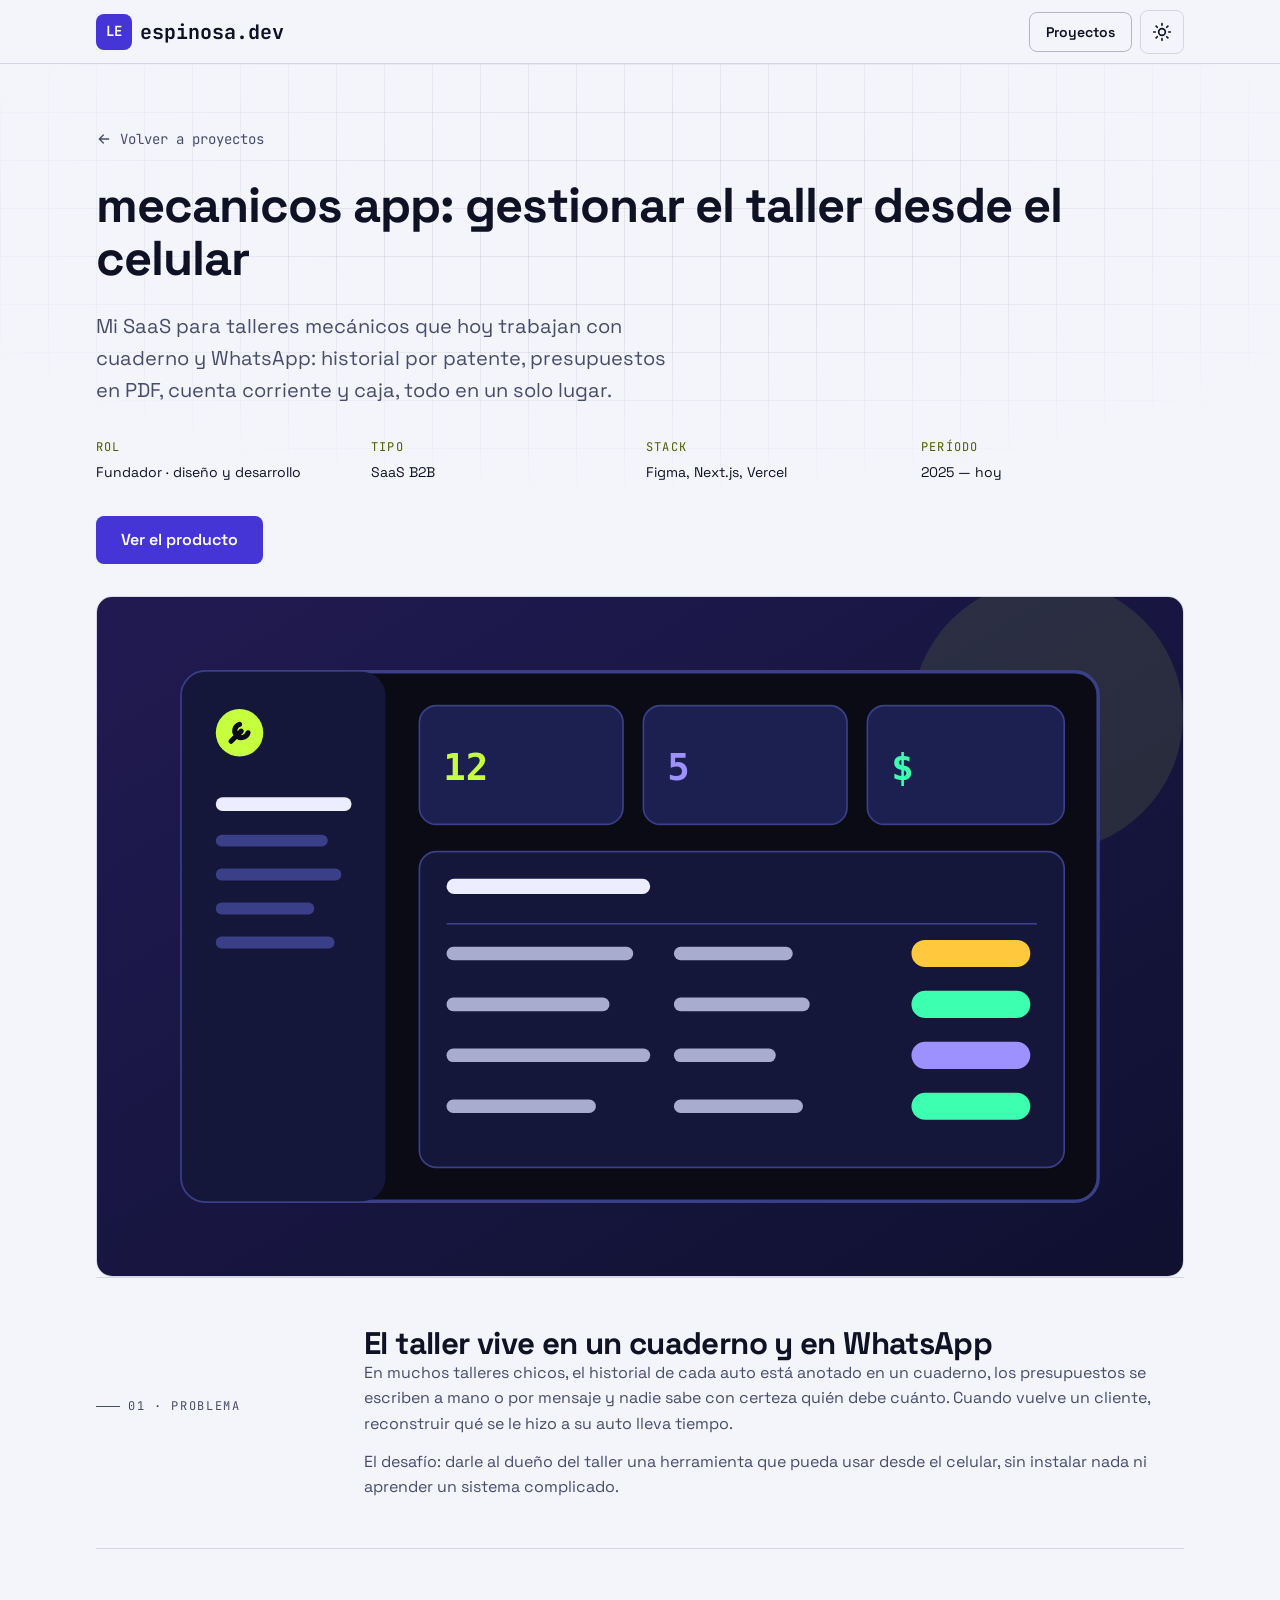
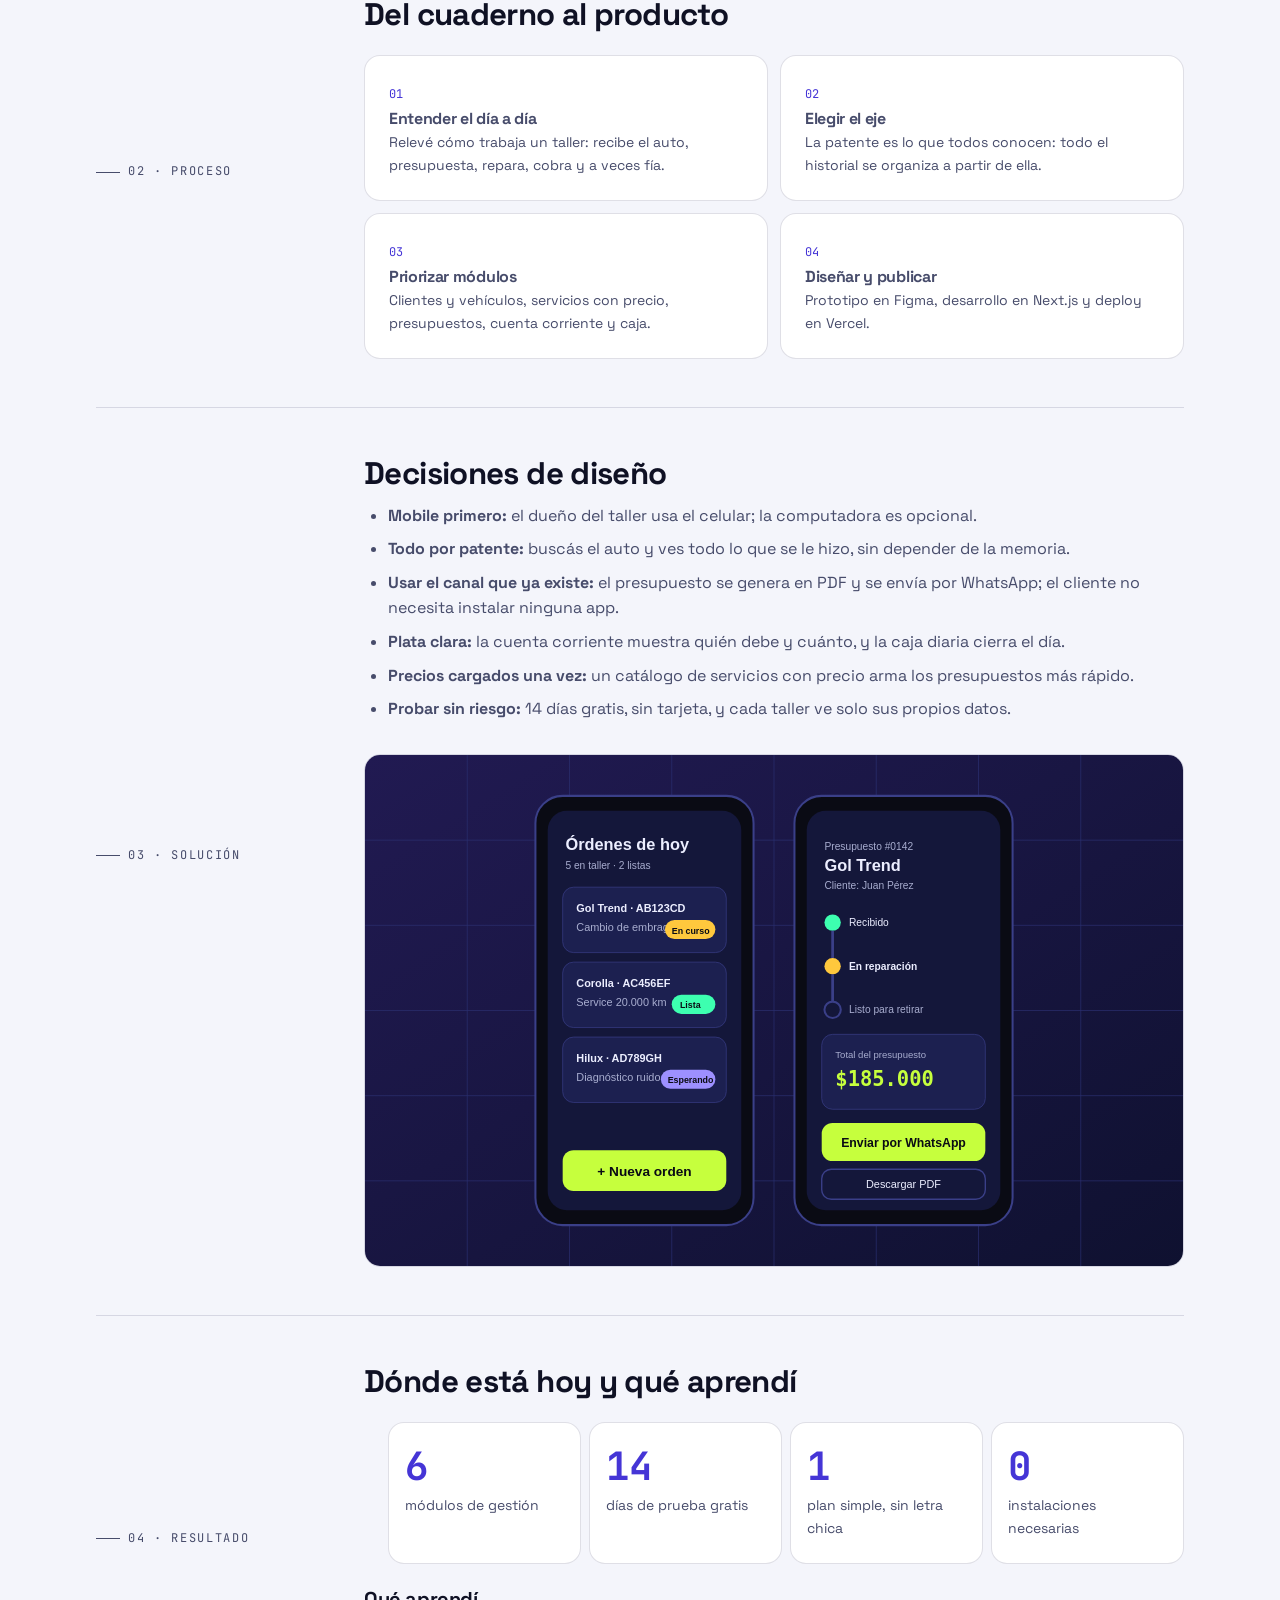
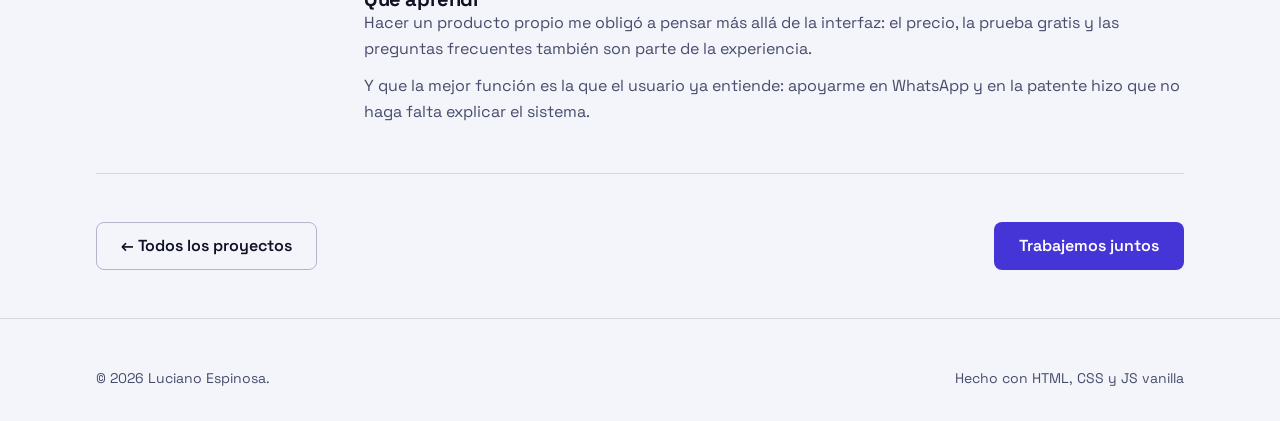
==== commit 4b6745ec: "Agregar links reales y descripciones de Puerto Pádel, mecanicos app y Vaxler" ====
--- a/caso-estudio.html
+++ b/caso-estudio.html
@@ -3,14 +3,14 @@
 <head>
   <meta charset="utf-8">
   <meta name="viewport" content="width=device-width, initial-scale=1">
-  <title>Caso de estudio: MecanicosApp, gestión para talleres mecánicos — Luciano Espinosa</title>
-  <meta name="description" content="Caso de estudio UX/UI de MecanicosApp, el SaaS que diseño y desarrollo para que los talleres mecánicos gestionen órdenes, clientes y vehículos.">
+  <title>Caso de estudio: mecanicos app, gestión para talleres mecánicos — Luciano Espinosa</title>
+  <meta name="description" content="Caso de estudio de mecanicos app, el SaaS que diseñé y desarrollé para talleres mecánicos: historial por patente, presupuestos por WhatsApp, cuenta corriente y caja.">
   <meta name="theme-color" content="#0a0b14" media="(prefers-color-scheme: dark)">
   <meta name="theme-color" content="#f4f5fb" media="(prefers-color-scheme: light)">
   <link rel="canonical" href="https://SITIO.netlify.app/caso-estudio.html">
   <meta property="og:type" content="article">
   <meta property="og:locale" content="es_AR">
-  <meta property="og:title" content="Caso de estudio: MecanicosApp — Luciano Espinosa">
+  <meta property="og:title" content="Caso de estudio: mecanicos app — Luciano Espinosa">
   <meta property="og:description" content="Un SaaS para talleres mecánicos: problema, proceso, solución y resultado.">
   <meta property="og:image" content="https://SITIO.netlify.app/img/og-image.png">
   <meta property="og:url" content="https://SITIO.netlify.app/caso-estudio.html">
@@ -59,29 +59,32 @@
             <svg viewBox="0 0 24 24" fill="none" stroke="currentColor" stroke-width="2" stroke-linecap="round" aria-hidden="true"><path d="M19 12H5M11 18l-6-6 6-6"/></svg>
             Volver a proyectos
           </a>
-          <h1>MecanicosApp: el taller, ordenado en una sola pantalla</h1>
-          <p class="hero__lead">Mi SaaS propio para talleres mecánicos: clientes, vehículos y órdenes de trabajo en un solo lugar, pensado para usarse desde el celular en medio del taller.</p>
+          <h1>mecanicos app: gestionar el taller desde el celular</h1>
+          <p class="hero__lead">Mi SaaS para talleres mecánicos que hoy trabajan con cuaderno y WhatsApp: historial por patente, presupuestos en PDF, cuenta corriente y caja, todo en un solo lugar.</p>
           <dl class="case-facts">
-            <div><dt>Rol</dt><dd>Fundador · UX/UI + desarrollo</dd></div>
+            <div><dt>Rol</dt><dd>Fundador · diseño y desarrollo</dd></div>
             <div><dt>Tipo</dt><dd>SaaS B2B</dd></div>
-            <div><dt>Herramientas</dt><dd>Figma, HTML, CSS, JS, Git</dd></div>
+            <div><dt>Stack</dt><dd>Figma, Next.js, Vercel</dd></div>
             <div><dt>Período</dt><dd>2025 — hoy</dd></div>
           </dl>
+          <div class="hero__ctas" style="position: relative;">
+            <a class="btn btn--primary" href="https://mecanic-os-nine.vercel.app/" target="_blank" rel="noopener noreferrer">Ver el producto<span class="visually-hidden"> (se abre en una pestaña nueva)</span></a>
+          </div>
         </div>
       </header>
 
       <div class="container">
         <figure class="case-cover">
-          <img src="img/proyecto-mecanicos.svg" width="640" height="400" alt="Panel de escritorio de MecanicosApp con indicadores del día y la lista de órdenes de trabajo con su estado">
+          <img src="img/proyecto-mecanicos.svg" width="640" height="400" alt="Ilustración del panel de escritorio de mecanicos app con indicadores del día y la lista de trabajos con su estado">
         </figure>
 
         <section class="case-section" aria-labelledby="problema">
           <div class="case-section__grid">
             <p class="eyebrow">01 · Problema</p>
             <div>
-              <h2 id="problema">Los talleres se organizan con papel y WhatsApp</h2>
-              <p>En muchos talleres chicos, las órdenes se anotan en un cuaderno, los presupuestos se mandan por WhatsApp y el estado de cada auto “lo sabe el mecánico”. Cuando un cliente llama para preguntar, hay que salir a buscar la respuesta.</p>
-              <p>El desafío: que el dueño del taller sepa en segundos qué autos tiene, en qué estado está cada uno y cuánto se cobra, sin que cargar datos le quite tiempo de trabajo.</p>
+              <h2 id="problema">El taller vive en un cuaderno y en WhatsApp</h2>
+              <p>En muchos talleres chicos, el historial de cada auto está anotado en un cuaderno, los presupuestos se escriben a mano o por mensaje y nadie sabe con certeza quién debe cuánto. Cuando vuelve un cliente, reconstruir qué se le hizo a su auto lleva tiempo.</p>
+              <p>El desafío: darle al dueño del taller una herramienta que pueda usar desde el celular, sin instalar nada ni aprender un sistema complicado.</p>
             </div>
           </div>
         </section>
@@ -90,17 +93,13 @@
           <div class="case-section__grid">
             <p class="eyebrow">02 · Proceso</p>
             <div>
-              <h2 id="proceso">Del taller al prototipo</h2>
+              <h2 id="proceso">Del cuaderno al producto</h2>
               <ol class="case-steps" role="list">
-                <li class="card case-step"><h3>Observar el taller</h3><p>Hablé con mecánicos de la zona sobre cómo reciben un auto, presupuestan y avisan al cliente.</p></li>
-                <li class="card case-step"><h3>Mapa del recorrido</h3><p>Ingreso → diagnóstico → presupuesto → reparación → aviso → retiro.</p></li>
-                <li class="card case-step"><h3>Priorizar</h3><p>Dejé para después todo lo que no ayuda a responder “¿cómo va mi auto?”.</p></li>
-                <li class="card case-step"><h3>Prototipo y feedback</h3><p>Prototipo en Figma probado con mecánicos antes de programar cada módulo.</p></li>
+                <li class="card case-step"><h3>Entender el día a día</h3><p>Relevé cómo trabaja un taller: recibe el auto, presupuesta, repara, cobra y a veces fía.</p></li>
+                <li class="card case-step"><h3>Elegir el eje</h3><p>La patente es lo que todos conocen: todo el historial se organiza a partir de ella.</p></li>
+                <li class="card case-step"><h3>Priorizar módulos</h3><p>Clientes y vehículos, servicios con precio, presupuestos, cuenta corriente y caja.</p></li>
+                <li class="card case-step"><h3>Diseñar y publicar</h3><p>Prototipo en Figma, desarrollo en Next.js y deploy en Vercel.</p></li>
               </ol>
-              <blockquote class="case-quote">
-                <p>“No tengo tiempo de llenar formularios, tengo las manos llenas de grasa.”</p>
-                <footer>— Dueño de taller, durante una entrevista</footer>
-              </blockquote>
             </div>
           </div>
         </section>
@@ -111,14 +110,15 @@
             <div>
               <h2 id="solucion">Decisiones de diseño</h2>
               <ul>
-                <li><strong>Mobile primero:</strong> el mecánico usa el celular en el taller; la computadora queda para el resumen del día.</li>
-                <li><strong>Estados con color y texto:</strong> cada orden muestra si está esperando, en curso o lista, sin depender solo del color.</li>
-                <li><strong>Cargar lo mínimo:</strong> una orden nueva se crea con la patente; los datos del vehículo y del cliente se completan solos si ya existen.</li>
-                <li><strong>Acciones grandes:</strong> botones de ancho completo para usar con una mano y sin precisión.</li>
-                <li><strong>Avisar en un toque:</strong> cuando la orden pasa a “lista”, el sistema propone avisarle al cliente.</li>
+                <li><strong>Mobile primero:</strong> el dueño del taller usa el celular; la computadora es opcional.</li>
+                <li><strong>Todo por patente:</strong> buscás el auto y ves todo lo que se le hizo, sin depender de la memoria.</li>
+                <li><strong>Usar el canal que ya existe:</strong> el presupuesto se genera en PDF y se envía por WhatsApp; el cliente no necesita instalar ninguna app.</li>
+                <li><strong>Plata clara:</strong> la cuenta corriente muestra quién debe y cuánto, y la caja diaria cierra el día.</li>
+                <li><strong>Precios cargados una vez:</strong> un catálogo de servicios con precio arma los presupuestos más rápido.</li>
+                <li><strong>Probar sin riesgo:</strong> 14 días gratis, sin tarjeta, y cada taller ve solo sus propios datos.</li>
               </ul>
               <figure class="case-cover" style="margin-top: var(--space-6);">
-                <img src="img/mecanicos-orden-mobile.svg" width="1200" height="750" loading="lazy" alt="Dos pantallas mobile: la lista de órdenes del día con su estado y el detalle de una orden con su línea de tiempo, el total y el botón Avisar al cliente">
+                <img src="img/mecanicos-orden-mobile.svg" width="1200" height="750" loading="lazy" alt="Ilustración de dos pantallas mobile: la lista de trabajos del día con su estado y un presupuesto con su total y los botones Enviar por WhatsApp y Descargar PDF">
               </figure>
             </div>
           </div>
@@ -130,21 +130,21 @@
             <div>
               <h2 id="resultado">Dónde está hoy y qué aprendí</h2>
               <ul class="metrics__grid" role="list" style="margin-top: var(--space-5);">
-                <li class="card metric"><span class="metric__value">1</span><span class="metric__label">dato para abrir una orden: la patente</span></li>
-                <li class="card metric"><span class="metric__value">3</span><span class="metric__label">estados claros por orden</span></li>
-                <li class="card metric"><span class="metric__value">6</span><span class="metric__label">etapas del recorrido mapeadas</span></li>
-                <li class="card metric"><span class="metric__value">100%</span><span class="metric__label">usable desde el celular</span></li>
+                <li class="card metric"><span class="metric__value">6</span><span class="metric__label">módulos de gestión</span></li>
+                <li class="card metric"><span class="metric__value">14</span><span class="metric__label">días de prueba gratis</span></li>
+                <li class="card metric"><span class="metric__value">1</span><span class="metric__label">plan simple, sin letra chica</span></li>
+                <li class="card metric"><span class="metric__value">0</span><span class="metric__label">instalaciones necesarias</span></li>
               </ul>
               <h3>Qué aprendí</h3>
-              <p>Diseñar un producto propio me obligó a decir que no: cada función nueva tiene que justificar el tiempo que le saca al mecánico.</p>
-              <p>También aprendí que el usuario real manda: lo que en el escritorio parecía obvio, en el taller, con poca luz y las manos ocupadas, no funcionaba.</p>
+              <p>Hacer un producto propio me obligó a pensar más allá de la interfaz: el precio, la prueba gratis y las preguntas frecuentes también son parte de la experiencia.</p>
+              <p>Y que la mejor función es la que el usuario ya entiende: apoyarme en WhatsApp y en la patente hizo que no haga falta explicar el sistema.</p>
             </div>
           </div>
         </section>
 
         <nav class="case-nav" aria-label="Navegación entre proyectos">
           <a class="btn btn--ghost" href="index.html#proyectos">← Todos los proyectos</a>
-          <a class="btn btn--primary" href="index.html#contacto">Pedir una demo</a>
+          <a class="btn btn--primary" href="index.html#contacto">Trabajemos juntos</a>
         </nav>
       </div>
     </article>
--- a/css/styles.css
+++ b/css/styles.css
@@ -515,7 +515,7 @@
 .project-card__link:active { opacity: 0.8; }
 
 /* ---------- 10. Timeline ---------- */
-.timeline { position: relative; display: grid; gap: var(--space-6); padding-left: var(--space-6); }
+ol.timeline { position: relative; display: grid; gap: var(--space-6); padding-left: var(--space-6); max-width: 48rem; }
 .timeline::before {
   content: "";
   position: absolute;
@@ -687,8 +687,6 @@
   .case-facts { grid-template-columns: repeat(4, 1fr); }
   .case-section__grid { grid-template-columns: 220px 1fr; gap: var(--space-7); }
   .case-steps { grid-template-columns: repeat(2, 1fr); }
-
-  .timeline { grid-template-columns: 1fr; }
 }
 
 /* ==========================================================================
@@ -740,8 +738,6 @@
   .about__portrait { max-width: none; }
 
   .contact__box { grid-template-columns: 1fr 1fr; align-items: start; padding: var(--space-8); }
-
-  .timeline { grid-template-columns: repeat(2, 1fr); column-gap: var(--space-8); }
 }
 
 /* ---------- Accesibilidad: reducir movimiento ---------- */
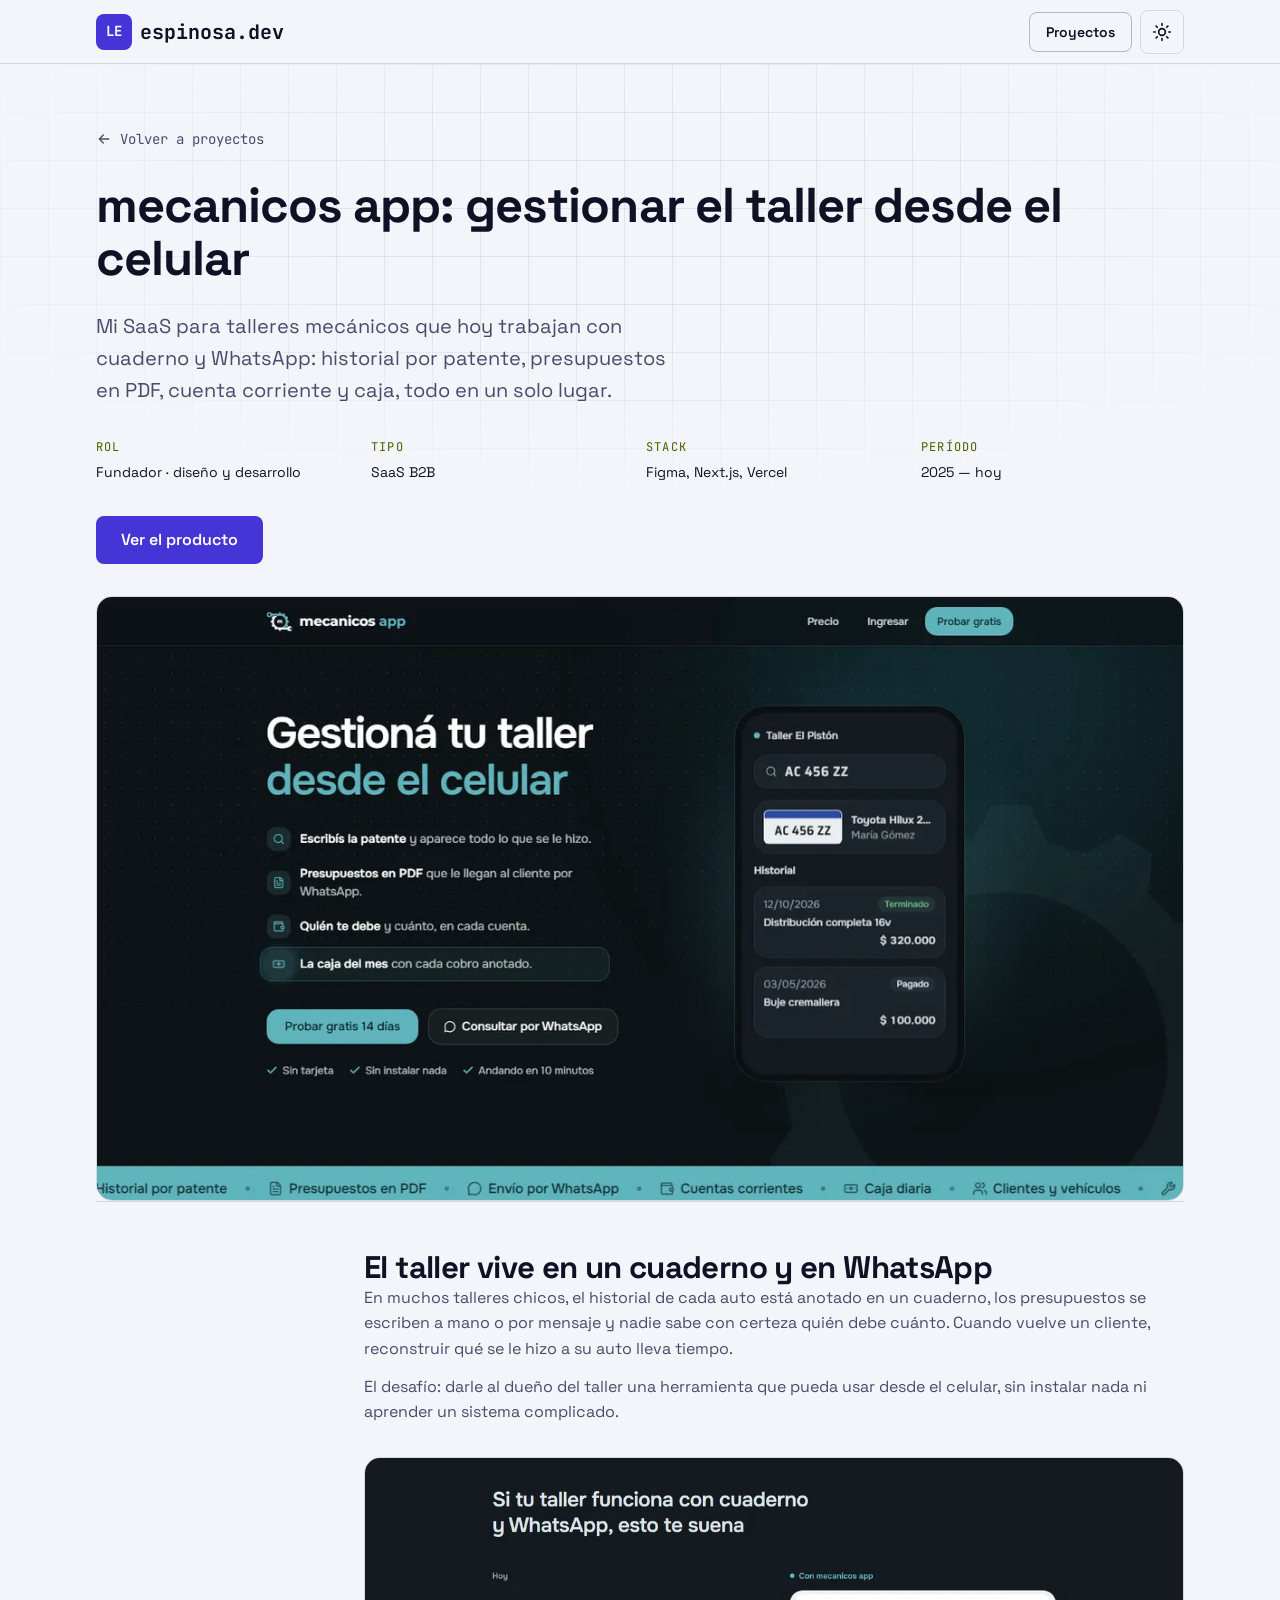
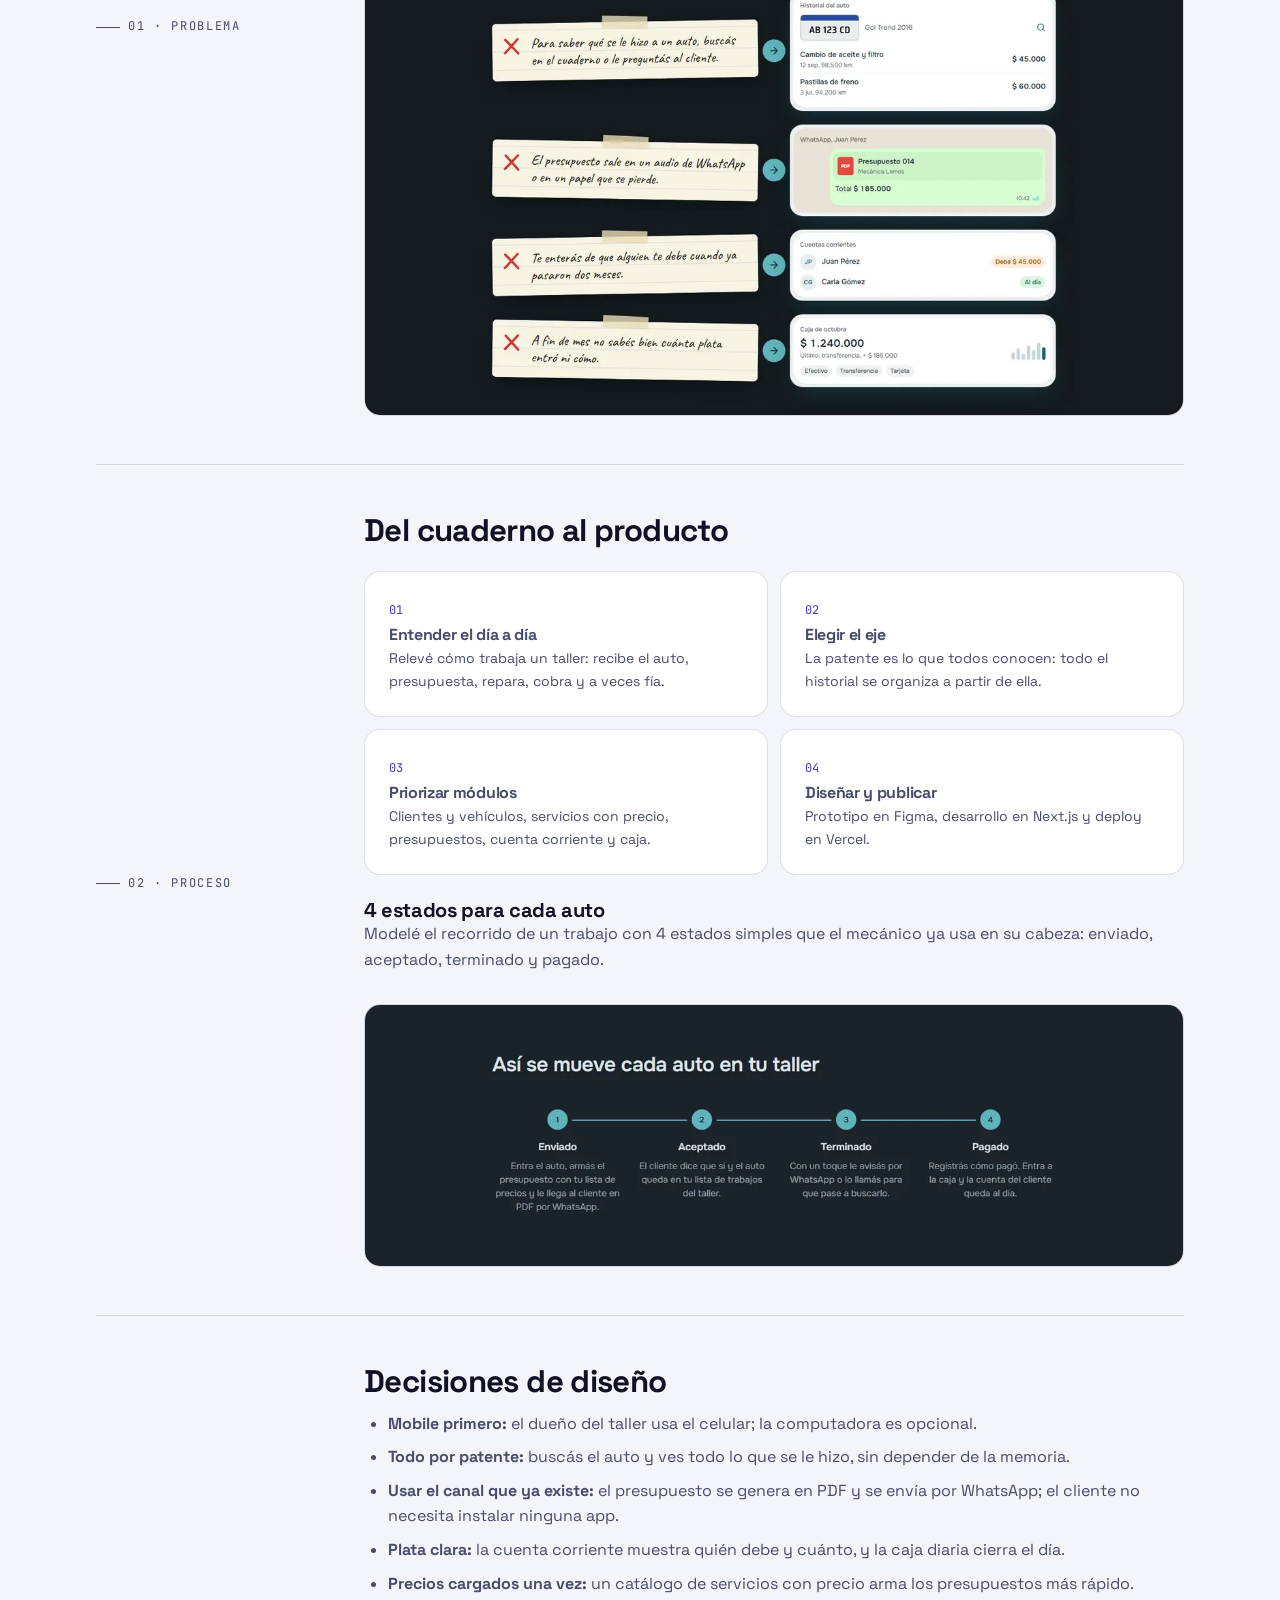
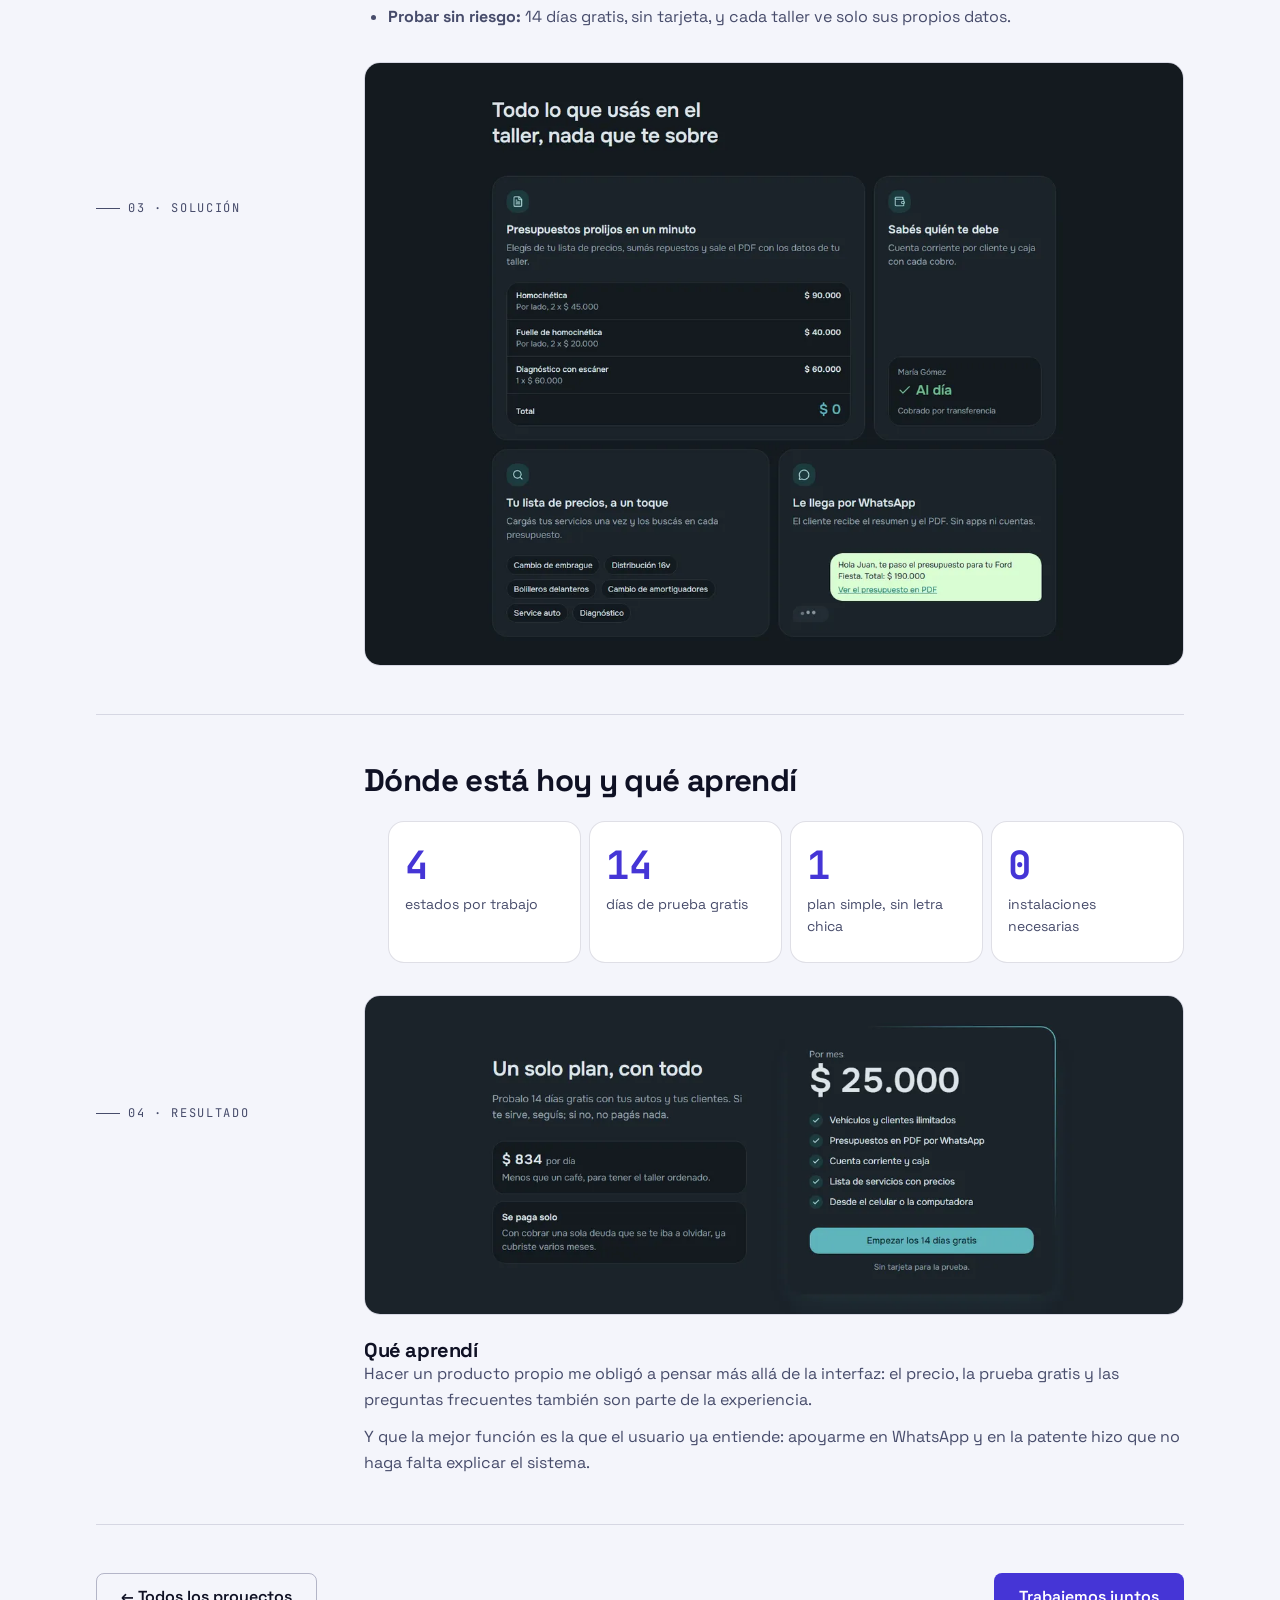
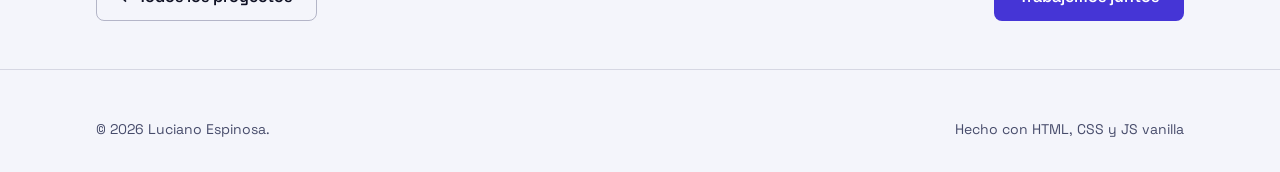
==== commit 5cfd5d8a: "imagenes proyectos" ====
--- a/caso-estudio.html
+++ b/caso-estudio.html
@@ -75,7 +75,7 @@
 
       <div class="container">
         <figure class="case-cover">
-          <img src="img/proyecto-mecanicos.svg" width="640" height="400" alt="Ilustración del panel de escritorio de mecanicos app con indicadores del día y la lista de trabajos con su estado">
+          <img src="img/mecanicos-hero.webp" width="1200" height="667" alt="Inicio de mecanicos app: titular Gestioná tu taller desde el celular, botones Probar gratis 14 días y Consultar por WhatsApp, y un celular que busca la patente AC 456 ZZ y muestra su historial">
         </figure>
 
         <section class="case-section" aria-labelledby="problema">
@@ -85,6 +85,9 @@
               <h2 id="problema">El taller vive en un cuaderno y en WhatsApp</h2>
               <p>En muchos talleres chicos, el historial de cada auto está anotado en un cuaderno, los presupuestos se escriben a mano o por mensaje y nadie sabe con certeza quién debe cuánto. Cuando vuelve un cliente, reconstruir qué se le hizo a su auto lleva tiempo.</p>
               <p>El desafío: darle al dueño del taller una herramienta que pueda usar desde el celular, sin instalar nada ni aprender un sistema complicado.</p>
+              <figure class="case-cover" style="margin-top: var(--space-6);">
+                <img src="img/mecanicos-problema.webp" width="1200" height="817" loading="lazy" alt="Sección de la landing que compara notas en papel del día a día del taller con su versión en mecanicos app: historial del auto, presupuesto en PDF por WhatsApp, cuentas corrientes y caja del mes">
+              </figure>
             </div>
           </div>
         </section>
@@ -100,6 +103,11 @@
                 <li class="card case-step"><h3>Priorizar módulos</h3><p>Clientes y vehículos, servicios con precio, presupuestos, cuenta corriente y caja.</p></li>
                 <li class="card case-step"><h3>Diseñar y publicar</h3><p>Prototipo en Figma, desarrollo en Next.js y deploy en Vercel.</p></li>
               </ol>
+              <h3>4 estados para cada auto</h3>
+              <p>Modelé el recorrido de un trabajo con 4 estados simples que el mecánico ya usa en su cabeza: enviado, aceptado, terminado y pagado.</p>
+              <figure class="case-cover" style="margin-top: var(--space-6);">
+                <img src="img/mecanicos-flujo.webp" width="1200" height="383" loading="lazy" alt="Línea de 4 pasos: Enviado, Aceptado, Terminado y Pagado, con la explicación de qué pasa en cada uno">
+              </figure>
             </div>
           </div>
         </section>
@@ -118,7 +126,7 @@
                 <li><strong>Probar sin riesgo:</strong> 14 días gratis, sin tarjeta, y cada taller ve solo sus propios datos.</li>
               </ul>
               <figure class="case-cover" style="margin-top: var(--space-6);">
-                <img src="img/mecanicos-orden-mobile.svg" width="1200" height="750" loading="lazy" alt="Ilustración de dos pantallas mobile: la lista de trabajos del día con su estado y un presupuesto con su total y los botones Enviar por WhatsApp y Descargar PDF">
+                <img src="img/mecanicos-funciones.webp" width="1200" height="883" loading="lazy" alt="Grilla de funciones: presupuesto con lista de precios, estado de cuenta de un cliente al día, catálogo de servicios y mensaje de WhatsApp con el link al presupuesto en PDF">
               </figure>
             </div>
           </div>
@@ -130,11 +138,14 @@
             <div>
               <h2 id="resultado">Dónde está hoy y qué aprendí</h2>
               <ul class="metrics__grid" role="list" style="margin-top: var(--space-5);">
-                <li class="card metric"><span class="metric__value">6</span><span class="metric__label">módulos de gestión</span></li>
+                <li class="card metric"><span class="metric__value">4</span><span class="metric__label">estados por trabajo</span></li>
                 <li class="card metric"><span class="metric__value">14</span><span class="metric__label">días de prueba gratis</span></li>
                 <li class="card metric"><span class="metric__value">1</span><span class="metric__label">plan simple, sin letra chica</span></li>
                 <li class="card metric"><span class="metric__value">0</span><span class="metric__label">instalaciones necesarias</span></li>
               </ul>
+              <figure class="case-cover" style="margin-top: var(--space-6);">
+                <img src="img/mecanicos-precio.webp" width="1200" height="467" loading="lazy" alt="Sección de precio: un solo plan de 25.000 pesos por mes con 14 días gratis sin tarjeta y la lista de lo que incluye">
+              </figure>
               <h3>Qué aprendí</h3>
               <p>Hacer un producto propio me obligó a pensar más allá de la interfaz: el precio, la prueba gratis y las preguntas frecuentes también son parte de la experiencia.</p>
               <p>Y que la mejor función es la que el usuario ya entiende: apoyarme en WhatsApp y en la patente hizo que no haga falta explicar el sistema.</p>
